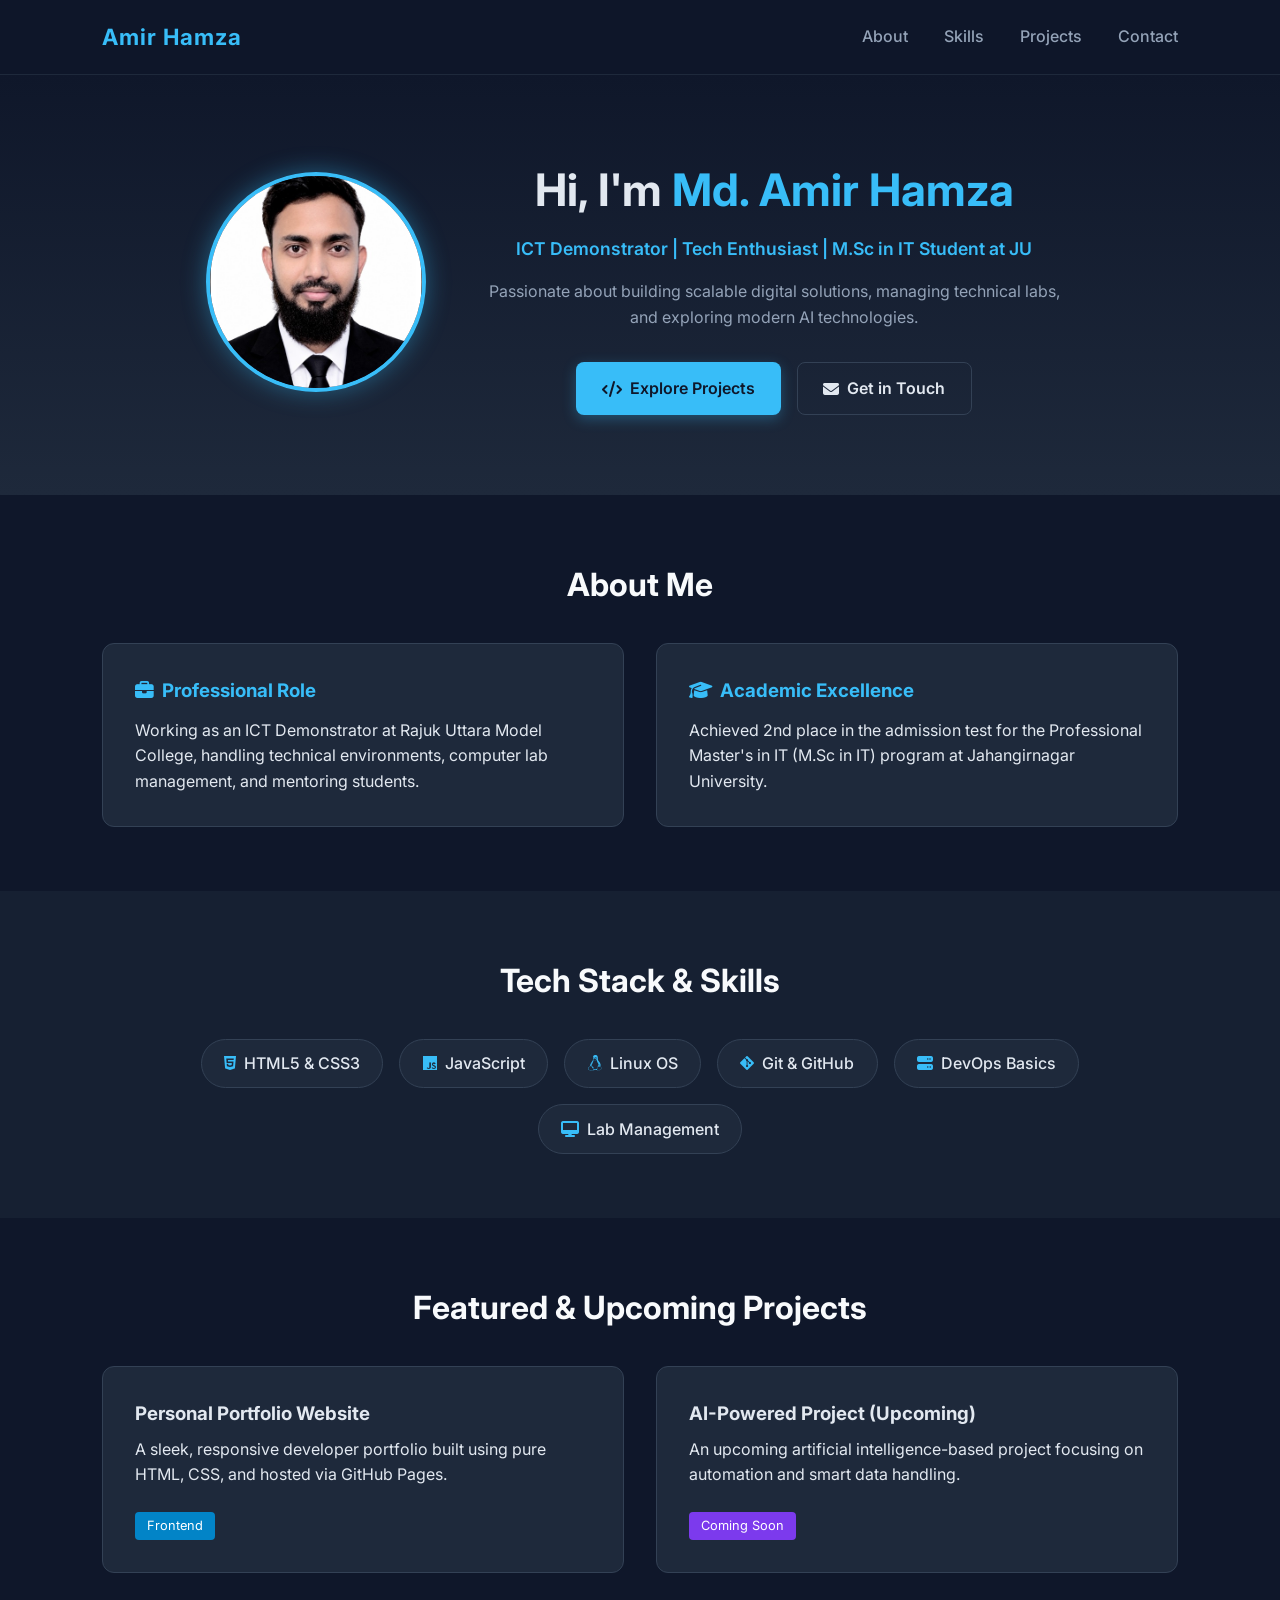
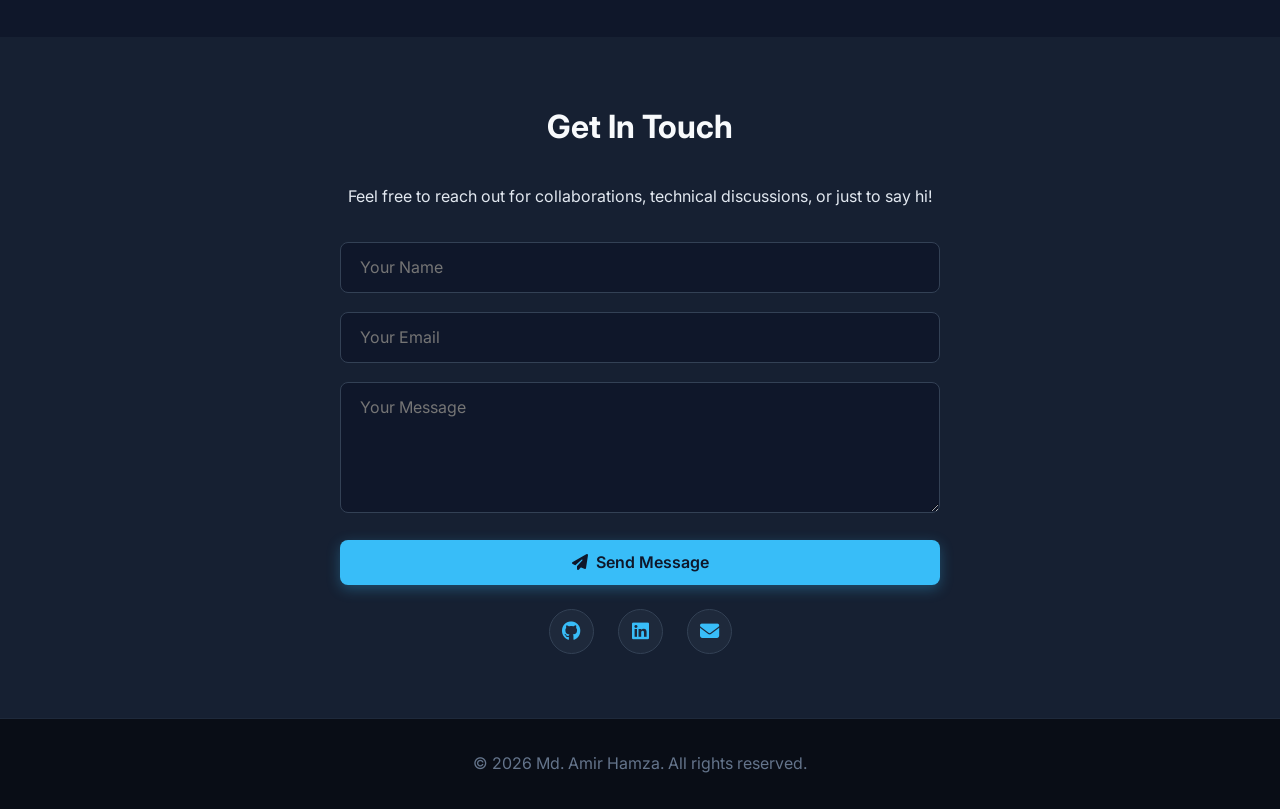
==== index.html @ 3de8ed1f "Added interactive contact form" ====
<!DOCTYPE html>
<html lang="en">
<head>
    <meta charset="UTF-8">
    <meta name="viewport" content="width=device-width, initial-scale=1.0">
    <title>Md. Amir Hamza | Portfolio</title>
    <!-- Google Fonts & Font Awesome Icons -->
    <link href="https://fonts.googleapis.com/css2?family=Inter:wght@300;400;600;700&display=swap" rel="stylesheet">
    <link rel="stylesheet" href="https://cdnjs.cloudflare.com/ajax/libs/font-awesome/6.4.0/css/all.min.css">
    <link rel="stylesheet" href="style.css">
</head>
<body>

    <!-- Header / Navbar -->
    <header>
        <div class="logo">Amir Hamza</div>
        <nav>
            <a href="#about">About</a>
            <a href="#skills">Skills</a>
            <a href="#projects">Projects</a>
            <a href="#contact">Contact</a>
        </nav>
    </header>

    <!-- Hero Section -->
    <section class="hero">
        <div class="hero-container">
            <!-- Profile Image -->
            <div class="hero-image">
                <img src="WhatsApp Image 2026-09-21 at 3.14.13 PM.jpeg" alt="Md. Amir Hamza">
            </div>
            
            <div class="hero-content">
                <h1>Hi, I'm <span class="highlight">Md. Amir Hamza</span></h1>
                <p class="subtitle">ICT Demonstrator | Tech Enthusiast | M.Sc in IT Student at JU</p>
                <p class="bio">Passionate about building scalable digital solutions, managing technical labs, and exploring modern AI technologies.</p>
                <div class="cta-buttons">
                    <a href="#projects" class="btn primary"><i class="fas fa-code"></i> Explore Projects</a>
                    <a href="#contact" class="btn secondary"><i class="fas fa-envelope"></i> Get in Touch</a>
                </div>
            </div>
        </div>
    </section>

    <!-- About & Experience Section -->
    <section id="about" class="section">
        <h2>About Me</h2>
        <div class="about-grid">
            <div class="card">
                <h3><i class="fas fa-briefcase"></i> Professional Role</h3>
                <p>Working as an ICT Demonstrator at Rajuk Uttara Model College, handling technical environments, computer lab management, and mentoring students.</p>
            </div>
            <div class="card">
                <h3><i class="fas fa-graduation-cap"></i> Academic Excellence</h3>
                <p>Achieved 2nd place in the admission test for the Professional Master's in IT (M.Sc in IT) program at Jahangirnagar University.</p>
            </div>
        </div>
    </section>

    <!-- Skills Section -->
    <section id="skills" class="section bg-light">
        <h2>Tech Stack & Skills</h2>
        <div class="skills-container">
            <span class="skill-badge"><i class="fab fa-html5"></i> HTML5 & CSS3</span>
            <span class="skill-badge"><i class="fab fa-js"></i> JavaScript</span>
            <span class="skill-badge"><i class="fab fa-linux"></i> Linux OS</span>
            <span class="skill-badge"><i class="fab fa-git-alt"></i> Git & GitHub</span>
            <span class="skill-badge"><i class="fas fa-server"></i> DevOps Basics</span>
            <span class="skill-badge"><i class="fas fa-desktop"></i> Lab Management</span>
        </div>
    </section>

    <!-- Projects Section -->
    <section id="projects" class="section">
        <h2>Featured & Upcoming Projects</h2>
        <div class="projects-grid">
            <div class="project-card">
                <h3>Personal Portfolio Website</h3>
                <p>A sleek, responsive developer portfolio built using pure HTML, CSS, and hosted via GitHub Pages.</p>
                <span class="tag">Frontend</span>
            </div>
            <div class="project-card upcoming">
                <h3>AI-Powered Project (Upcoming)</h3>
                <p>An upcoming artificial intelligence-based project focusing on automation and smart data handling.</p>
                <span class="tag ai">Coming Soon</span>
            </div>
        </div>
    </section>

    <!-- Contact Section -->
<section id="contact" class="section bg-light">
    <h2>Get In Touch</h2>
    <div class="contact-container">
        <p>Feel free to reach out for collaborations, technical discussions, or just to say hi!</p>
        
        <!-- Interactive Contact Form -->
        <form class="contact-form" action="https://formsubmit.co/amirgoback@gmail.com" method="POST">
            <div class="form-group">
                <input type="text" name="name" placeholder="Your Name" required>
            </div>
            <div class="form-group">
                <input type="email" name="email" placeholder="Your Email" required>
            </div>
            <div class="form-group">
                <textarea name="message" rows="5" placeholder="Your Message" required></textarea>
            </div>
            <button type="submit" class="btn primary submit-btn"><i class="fas fa-paper-plane"></i> Send Message</button>
        </form>

        <div class="social-links">
            <a href="https://github.com/amirgoback-hash" target="_blank" class="social-icon"><i class="fab fa-github"></i></a>
            <a href="#" target="_blank" class="social-icon"><i class="fab fa-linkedin"></i></a>
            <a href="mailto:your-email@example.com" class="social-icon"><i class="fas fa-envelope"></i></a>
        </div>
    </div>
</section>

    <!-- Footer -->
    <footer>
        <p>&copy; 2026 Md. Amir Hamza. All rights reserved.</p>
    </footer>

</body>
</html>
---- style.css ----
* {
    margin: 0;
    padding: 0;
    box-sizing: border-box;
    font-family: 'Inter', sans-serif;
}

body {
    background-color: #0f172a;
    color: #e2e8f0;
    line-height: 1.6;
}

/* Navbar */
header {
    display: flex;
    justify-content: space-between;
    align-items: center;
    padding: 1.5rem 5%;
    background: rgba(15, 23, 42, 0.9);
    position: sticky;
    top: 0;
    backdrop-filter: blur(10px);
    border-bottom: 1px solid #1e293b;
    z-index: 1000;
}

.logo {
    font-size: 1.25rem;
    font-weight: 700;
    color: #38bdf8;
}

nav a {
    color: #94a3b8;
    text-decoration: none;
    margin-left: 2rem;
    font-weight: 500;
    transition: color 0.3s;
}

nav a:hover {
    color: #38bdf8;
}

/* Hero Section */
.hero {
    display: flex;
    align-items: center;
    justify-content: center;
    text-align: center;
    padding: 6rem 1rem;
    background: linear-gradient(to bottom, #0f172a, #1e293b);
}

.hero h1 {
    font-size: 3rem;
    margin-bottom: 0.5rem;
}

.highlight {
    color: #38bdf8;
}

.subtitle {
    font-size: 1.2rem;
    color: #381df8;
    color: #38bdf8;
    margin-bottom: 1rem;
    font-weight: 600;
}

.bio {
    max-width: 600px;
    margin: 0 auto 2rem auto;
    color: #94a3b8;
}

/* Buttons */
.cta-buttons {
    display: flex;
    justify-content: center;
    gap: 1rem;
}

.btn {
    padding: 0.75rem 1.5rem;
    border-radius: 6px;
    font-weight: 600;
    text-decoration: none;
    transition: all 0.3s;
}

.btn.primary {
    background-color: #38bdf8;
    color: #0f172a;
}

.btn.primary:hover {
    background-color: #0ea5e9;
}

.btn.secondary {
    border: 1px solid #334155;
    color: #e2e8f0;
}

.btn.secondary:hover {
    border-color: #38bdf8;
}

/* Sections */
.section {
    padding: 5rem 10%;
}

.section h2 {
    font-size: 2rem;
    margin-bottom: 2.5rem;
    text-align: center;
    color: #f8fafc;
}

/* About Grid */
.about-grid {
    display: grid;
    grid-template-columns: repeat(auto-fit, minmax(280px, 1fr));
    gap: 2rem;
}

.card {
    background: #1e293b;
    padding: 2rem;
    border-radius: 10px;
    border: 1px solid #334155;
}

.card h3 {
    color: #38bdf8;
    margin-bottom: 0.75rem;
}

/* Skills */
.skills-container {
    display: flex;
    flex-wrap: wrap;
    justify-content: center;
    gap: 1rem;
}

.skill-badge {
    background: #1e293b;
    color: #38bdf8;
    padding: 0.6rem 1.2rem;
    border-radius: 50px;
    font-weight: 500;
    border: 1px solid #334155;
}

/* Projects */
.projects-grid {
    display: grid;
    grid-template-columns: repeat(auto-fit, minmax(280px, 1fr));
    gap: 2rem;
}

.project-card {
    background: #1e293b;
    padding: 2rem;
    border-radius: 10px;
    border: 1px solid #334155;
    position: relative;
}

.project-card h3 {
    margin-bottom: 0.5rem;
}

.tag {
    display: inline-block;
    margin-top: 1.5rem;
    font-size: 0.8rem;
    padding: 0.25rem 0.75rem;
    border-radius: 4px;
    background: #0284c7;
    color: white;
}

.tag.ai {
    background: #7c3aed;
}

/* Footer */
footer {
    text-align: center;
    padding: 2rem;
    background: #090d16;
    color: #64748b;
    border-top: 1px solid #1e293b;
}
* {
    margin: 0;
    padding: 0;
    box-sizing: border-box;
    font-family: 'Inter', sans-serif;
}

html {
    scroll-behavior: smooth; /* Dynamic Smooth Scroll */
}

body {
    background-color: #0f172a;
    color: #e2e8f0;
    line-height: 1.6;
}

/* Navbar */
header {
    display: flex;
    justify-content: space-between;
    align-items: center;
    padding: 1.2rem 8%;
    background: rgba(15, 23, 42, 0.9);
    position: sticky;
    top: 0;
    backdrop-filter: blur(10px);
    border-bottom: 1px solid #1e293b;
    z-index: 1000;
}

.logo {
    font-size: 1.4rem;
    font-weight: 700;
    color: #38bdf8;
    letter-spacing: 1px;
}

nav a {
    color: #94a3b8;
    text-decoration: none;
    margin-left: 2rem;
    font-weight: 500;
    transition: all 0.3s ease;
}

nav a:hover {
    color: #38bdf8;
}

/* Hero Section */
.hero {
    padding: 5rem 8%;
    background: linear-gradient(to bottom, #0f172a, #1e293b);
}

.hero-container {
    display: flex;
    align-items: center;
    justify-content: center;
    gap: 3rem;
    max-width: 1100px;
    margin: 0 auto;
    flex-wrap: wrap;
}

/* Dynamic Glowing Profile Image */
.hero-image img {
    width: 220px;
    height: 220px;
    border-radius: 50%;
    object-fit: cover;
    border: 4px solid #38bdf8;
    box-shadow: 0 0 25px rgba(56, 189, 248, 0.4);
    transition: transform 0.4s ease, box-shadow 0.4s ease;
}

.hero-image img:hover {
    transform: scale(1.05);
    box-shadow: 0 0 35px rgba(56, 189, 248, 0.7);
}

.hero-content {
    max-width: 600px;
}

.hero h1 {
    font-size: 2.8rem;
    margin-bottom: 0.5rem;
}

.highlight {
    color: #38bdf8;
}

.subtitle {
    font-size: 1.1rem;
    color: #38bdf8;
    margin-bottom: 1rem;
    font-weight: 600;
}

.bio {
    color: #94a3b8;
    margin-bottom: 2rem;
}

/* Dynamic Buttons */
.cta-buttons {
    display: flex;
    gap: 1rem;
}

.btn {
    padding: 0.8rem 1.6rem;
    border-radius: 8px;
    font-weight: 600;
    text-decoration: none;
    transition: all 0.3s ease;
    display: inline-flex;
    align-items: center;
    gap: 0.5rem;
}

.btn.primary {
    background-color: #38bdf8;
    color: #0f172a;
    box-shadow: 0 4px 14px rgba(56, 189, 248, 0.3);
}

.btn.primary:hover {
    background-color: #0ea5e9;
    transform: translateY(-3px);
    box-shadow: 0 6px 20px rgba(56, 189, 248, 0.5);
}

.btn.secondary {
    border: 1px solid #334155;
    color: #e2e8f0;
}

.btn.secondary:hover {
    border-color: #38bdf8;
    color: #38bdf8;
    transform: translateY(-3px);
}

/* Sections */
.section {
    padding: 4rem 8%;
}

.bg-light {
    background-color: #162032;
}

.section h2 {
    font-size: 2rem;
    margin-bottom: 2rem;
    text-align: center;
    color: #f8fafc;
}

/* About Grid */
.about-grid {
    display: grid;
    grid-template-columns: repeat(auto-fit, minmax(280px, 1fr));
    gap: 2rem;
}

.card {
    background: #1e293b;
    padding: 2rem;
    border-radius: 12px;
    border: 1px solid #334155;
    transition: transform 0.3s ease, border-color 0.3s ease;
}

.card:hover {
    transform: translateY(-5px);
    border-color: #38bdf8;
}

.card h3 {
    color: #38bdf8;
    margin-bottom: 0.75rem;
    display: flex;
    align-items: center;
    gap: 0.5rem;
}

/* Skills Badges */
.skills-container {
    display: flex;
    flex-wrap: wrap;
    justify-content: center;
    gap: 1rem;
}

.skill-badge {
    background: #1e293b;
    color: #e2e8f0;
    padding: 0.7rem 1.4rem;
    border-radius: 50px;
    font-weight: 500;
    border: 1px solid #334155;
    display: flex;
    align-items: center;
    gap: 0.5rem;
    transition: all 0.3s ease;
}

.skill-badge i {
    color: #38bdf8;
}

.skill-badge:hover {
    border-color: #38bdf8;
    transform: scale(1.05);
}

/* Projects */
.projects-grid {
    display: grid;
    grid-template-columns: repeat(auto-fit, minmax(280px, 1fr));
    gap: 2rem;
}

.project-card {
    background: #1e293b;
    padding: 2rem;
    border-radius: 12px;
    border: 1px solid #334155;
    transition: transform 0.3s ease;
}

.project-card:hover {
    transform: translateY(-5px);
}

.tag {
    display: inline-block;
    margin-top: 1.5rem;
    font-size: 0.8rem;
    padding: 0.25rem 0.75rem;
    border-radius: 4px;
    background: #0284c7;
    color: white;
}

.tag.ai {
    background: #7c3aed;
}

/* Contact Section */
.contact-container {
    text-align: center;
}

.social-links {
    display: flex;
    justify-content: center;
    gap: 1.5rem;
    margin-top: 1.5rem;
}

.social-icon {
    width: 45px;
    height: 45px;
    background: #1e293b;
    color: #38bdf8;
    border: 1px solid #334155;
    border-radius: 50%;
    display: flex;
    align-items: center;
    justify-content: center;
    font-size: 1.2rem;
    text-decoration: none;
    transition: all 0.3s ease;
}

.social-icon:hover {
    background: #38bdf8;
    color: #0f172a;
    transform: translateY(-4px);
}

/* Footer */
footer {
    text-align: center;
    padding: 2rem;
    background: #090d16;
    color: #64748b;
    border-top: 1px solid #1e293b;
}
.hero-image img {
    width: 220px;
    height: 220px;
    border-radius: 50%;
    object-fit: cover;
    border: 4px solid #38bdf8;
    box-shadow: 0 0 25px rgba(56, 189, 248, 0.4);
    transition: transform 0.4s ease, box-shadow 0.4s ease;
}
/* Contact Form Styling */
.contact-container {
    max-width: 600px;
    margin: 0 auto;
    text-align: center;
}

.contact-form {
    margin-top: 2rem;
    display: flex;
    flex-direction: column;
    gap: 1.2rem;
}

.form-group input,
.form-group textarea {
    width: 100%;
    padding: 0.9rem 1.2rem;
    background: #0f172a;
    border: 1px solid #334155;
    border-radius: 8px;
    color: #e2e8f0;
    font-size: 1rem;
    outline: none;
    transition: all 0.3s ease;
}

.form-group input:focus,
.form-group textarea:focus {
    border-color: #38bdf8;
    box-shadow: 0 0 10px rgba(56, 189, 248, 0.2);
}

.submit-btn {
    width: 100%;
    justify-content: center;
    cursor: pointer;
    border: none;
    font-size: 1rem;
}
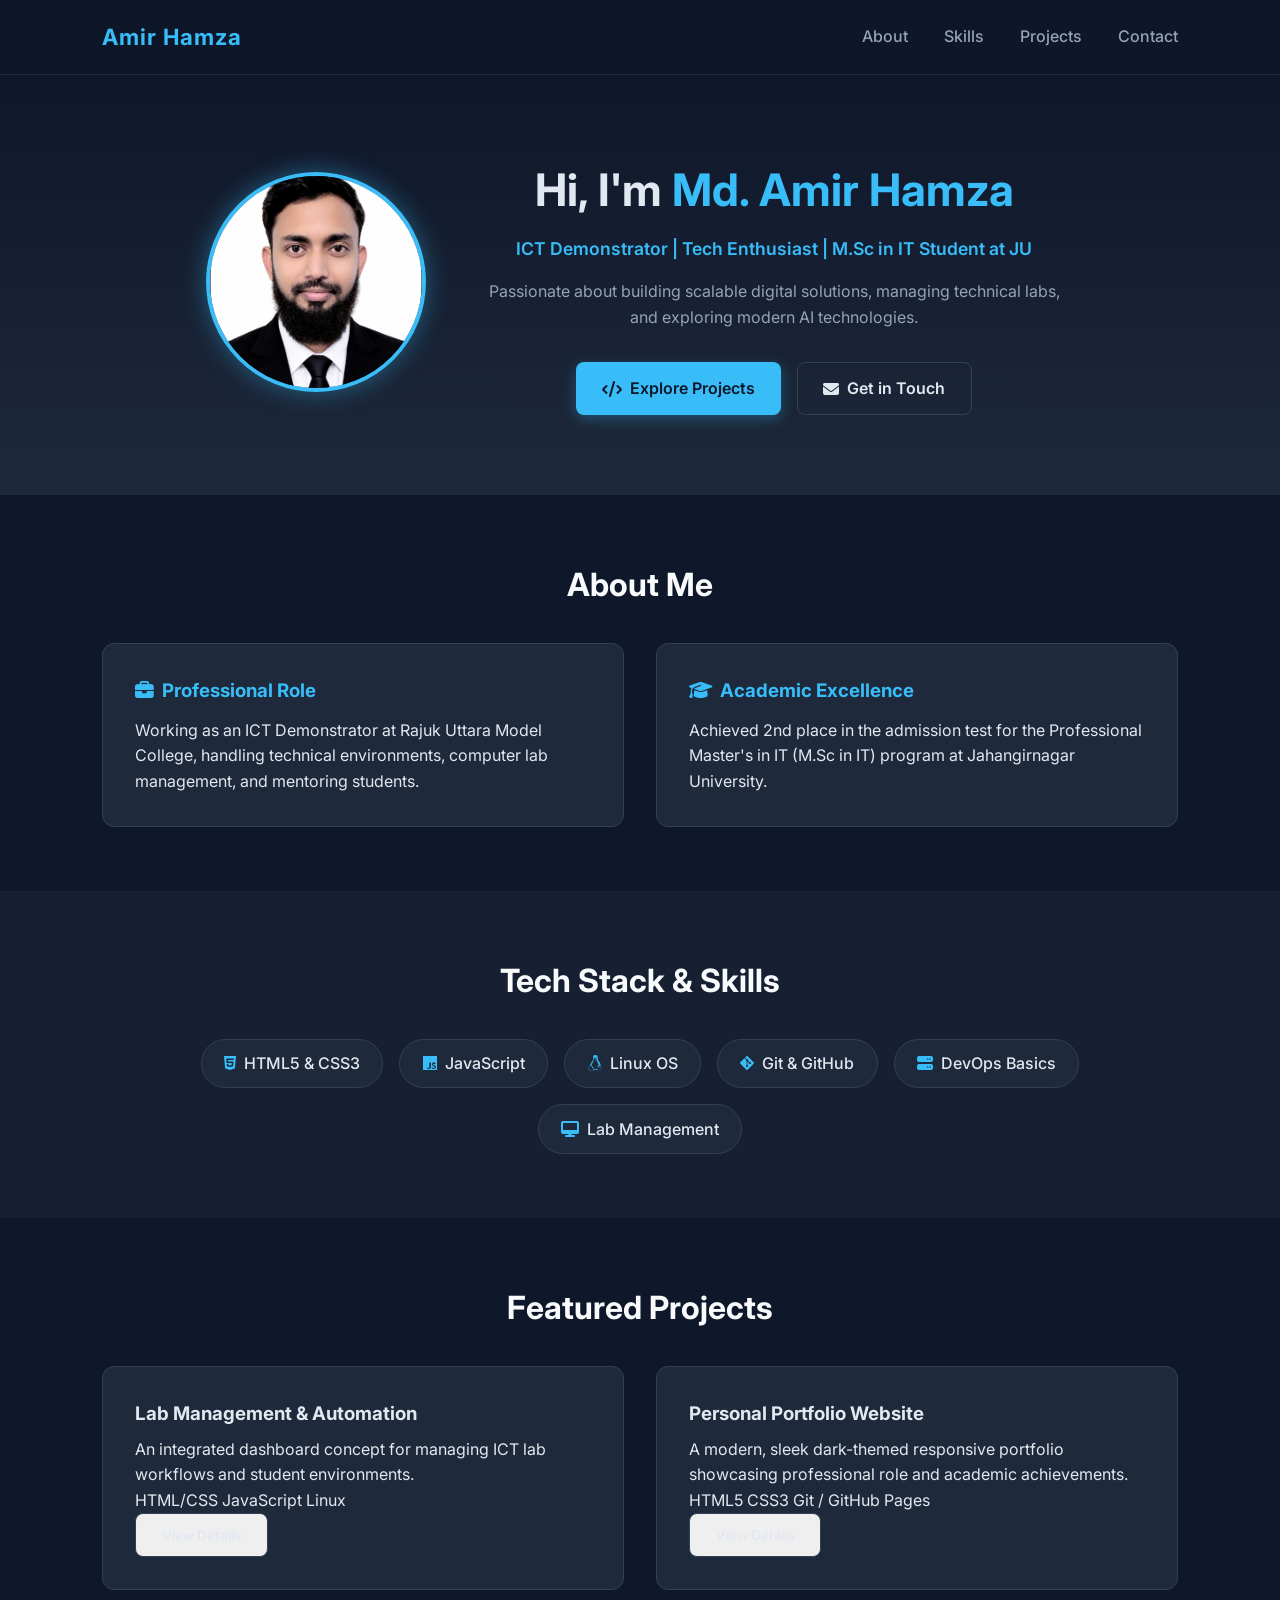
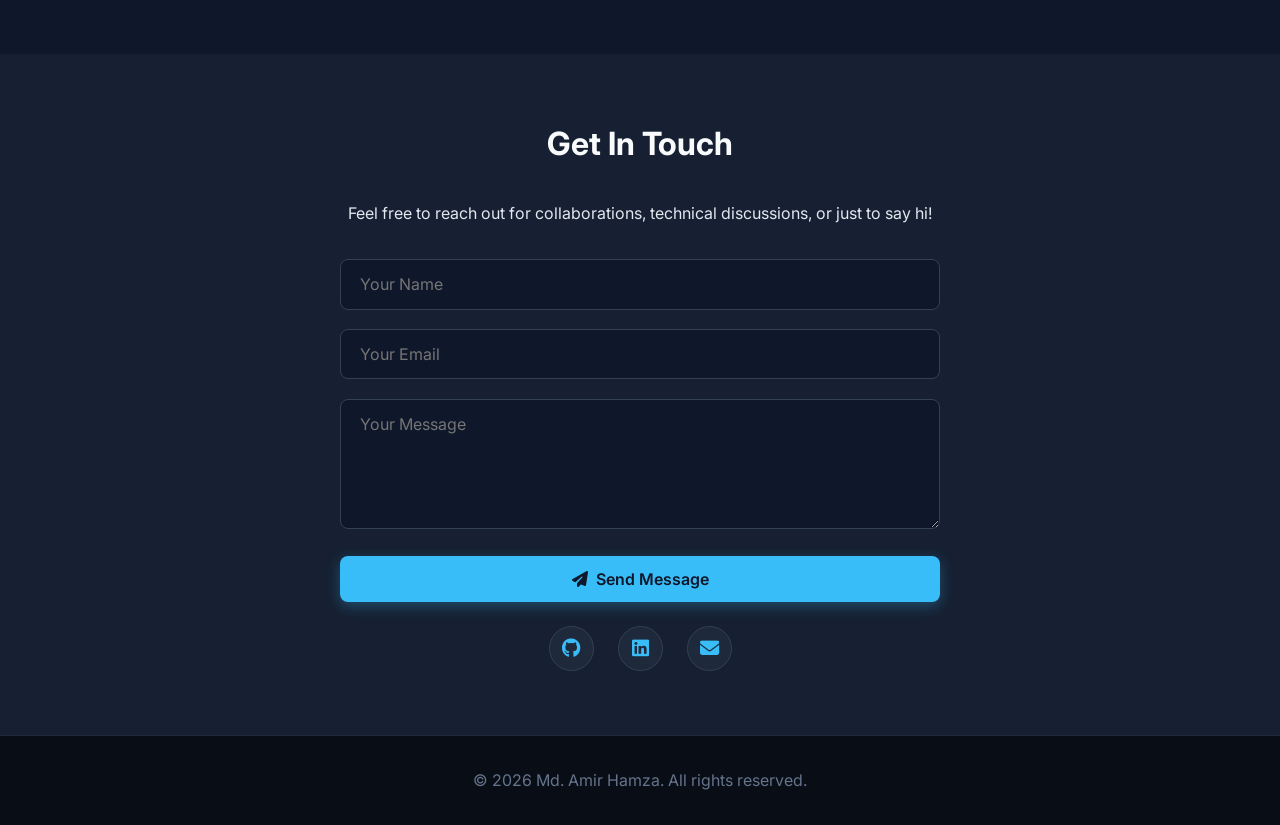
==== commit e8ec0182: "Added interactive project modals" ====
--- a/index.html
+++ b/index.html
@@ -70,7 +70,7 @@
         </div>
     </section>
 
-    <!-- Projects Section -->
+    <!-- Projects Section
     <section id="projects" class="section">
         <h2>Featured & Upcoming Projects</h2>
         <div class="projects-grid">
@@ -85,7 +85,55 @@
                 <span class="tag ai">Coming Soon</span>
             </div>
         </div>
-    </section>
+    </section> -->
+    <!-- Projects Section -->
+<section id="projects" class="section">
+    <h2>Featured Projects</h2>
+    <div class="projects-grid">
+
+        <!-- Project Card 1 -->
+        <div class="project-card" onclick="openModal('project1')">
+            <div class="project-info">
+                <h3>Lab Management & Automation</h3>
+                <p>An integrated dashboard concept for managing ICT lab workflows and student environments.</p>
+                <div class="tech-tags">
+                    <span>HTML/CSS</span>
+                    <span>JavaScript</span>
+                    <span>Linux</span>
+                </div>
+                <button class="btn secondary view-btn">View Details</button>
+            </div>
+        </div>
+
+        <!-- Project Card 2 -->
+        <div class="project-card" onclick="openModal('project2')">
+            <div class="project-info">
+                <h3>Personal Portfolio Website</h3>
+                <p>A modern, sleek dark-themed responsive portfolio showcasing professional role and academic achievements.</p>
+                <div class="tech-tags">
+                    <span>HTML5</span>
+                    <span>CSS3</span>
+                    <span>Git / GitHub Pages</span>
+                </div>
+                <button class="btn secondary view-btn">View Details</button>
+            </div>
+        </div>
+
+    </div>
+</section>
+
+<!-- Modal Template -->
+<div id="projectModal" class="modal">
+    <div class="modal-content">
+        <span class="close-btn" onclick="closeModal()">&times;</span>
+        <h3 id="modalTitle">Project Title</h3>
+        <p id="modalDescription">Project details will appear here...</p>
+        <div id="modalTech" class="tech-tags"></div>
+        <div class="modal-actions">
+            <a id="modalGithub" href="#" target="_blank" class="btn primary"><i class="fab fa-github"></i> View Code</a>
+        </div>
+    </div>
+</div>
 
     <!-- Contact Section -->
 <section id="contact" class="section bg-light">
--- a/style.css
+++ b/style.css
@@ -541,4 +541,48 @@
     cursor: pointer;
     border: none;
     font-size: 1rem;
+}
+/* Modal Background */
+.modal {
+    display: none;
+    position: fixed;
+    z-index: 1000;
+    left: 0;
+    top: 0;
+    width: 100%;
+    height: 100%;
+    background-color: rgba(15, 23, 42, 0.85);
+    backdrop-filter: blur(5px);
+    justify-content: center;
+    align-items: center;
+}
+
+/* Modal Content Box */
+.modal-content {
+    background: #1e293b;
+    border: 1px solid #334155;
+    padding: 2rem;
+    border-radius: 12px;
+    width: 90%;
+    max-width: 500px;
+    position: relative;
+    box-shadow: 0 10px 30px rgba(0, 0, 0, 0.5);
+    color: #e2e8f0;
+}
+
+.close-btn {
+    position: absolute;
+    right: 1.5rem;
+    top: 1rem;
+    font-size: 1.8rem;
+    color: #94a3b8;
+    cursor: pointer;
+}
+
+.close-btn:hover {
+    color: #38bdf8;
+}
+
+.modal-actions {
+    margin-top: 1.5rem;
 }
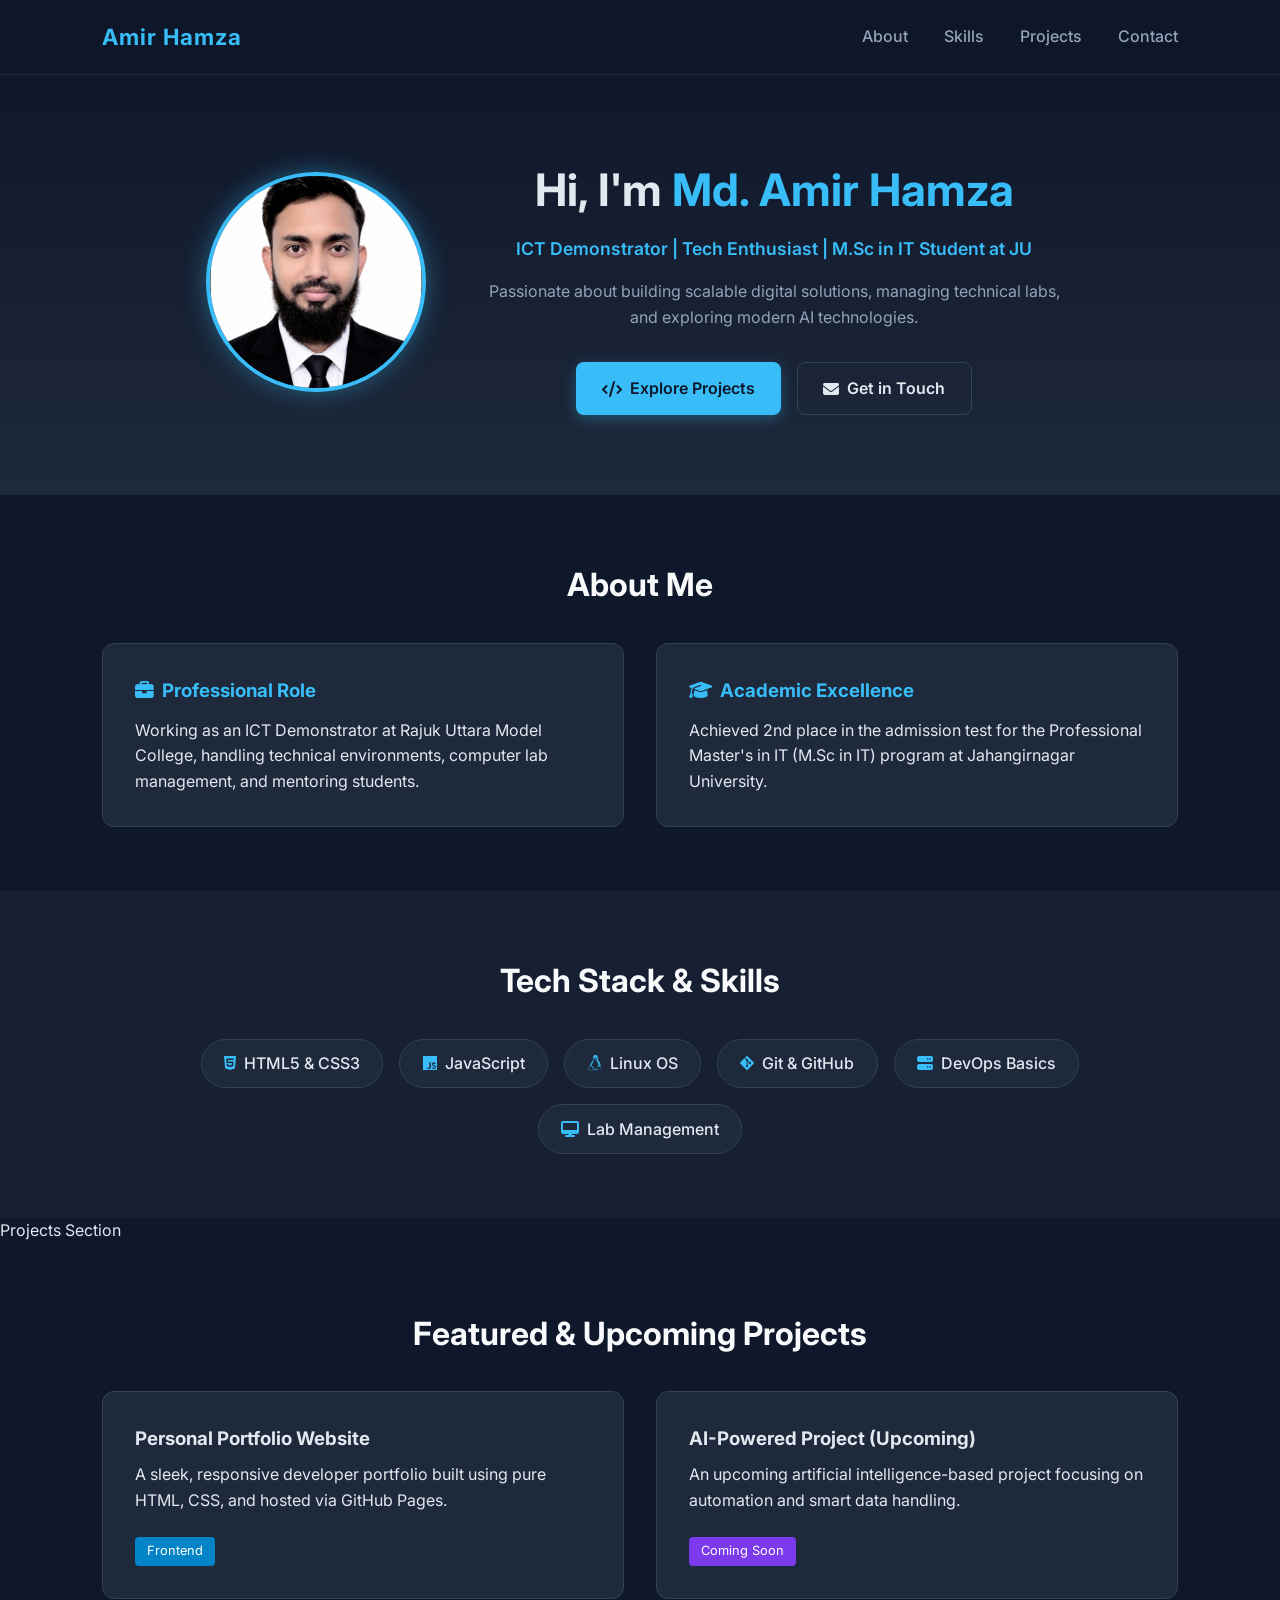
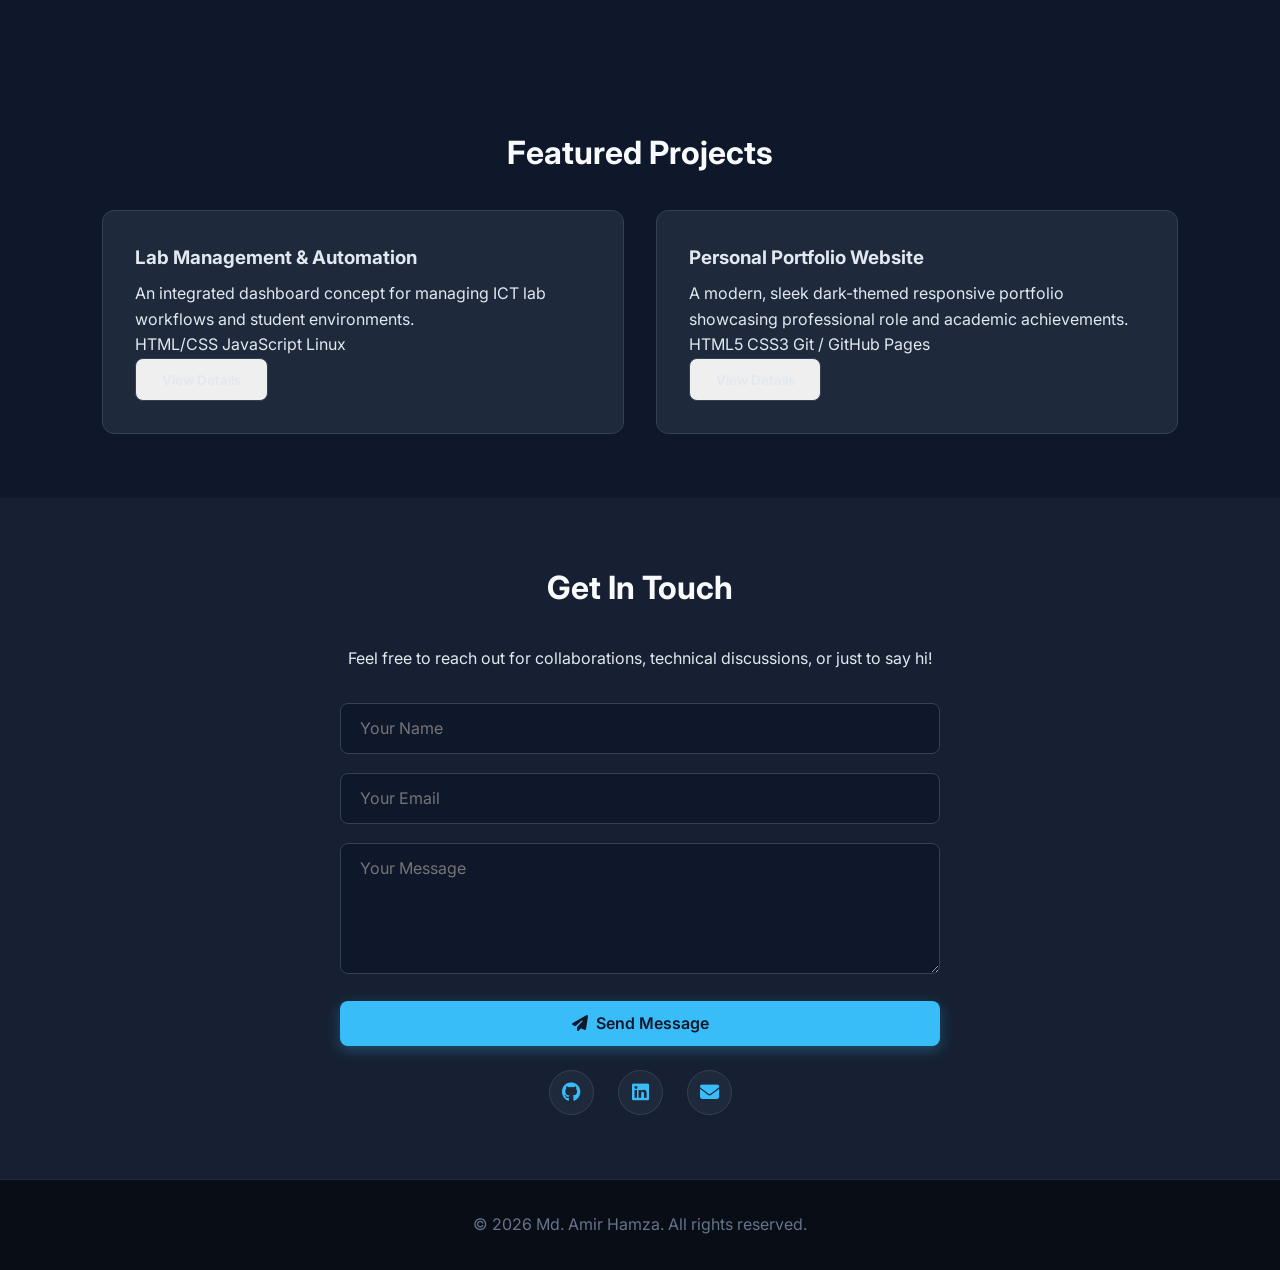
==== commit 8978d0b7: "Added interactive project modals" ====
--- a/index.html
+++ b/index.html
@@ -70,7 +70,7 @@
         </div>
     </section>
 
-    <!-- Projects Section
+    Projects Section
     <section id="projects" class="section">
         <h2>Featured & Upcoming Projects</h2>
         <div class="projects-grid">
@@ -85,7 +85,7 @@
                 <span class="tag ai">Coming Soon</span>
             </div>
         </div>
-    </section> -->
+    </section>
     <!-- Projects Section -->
 <section id="projects" class="section">
     <h2>Featured Projects</h2>
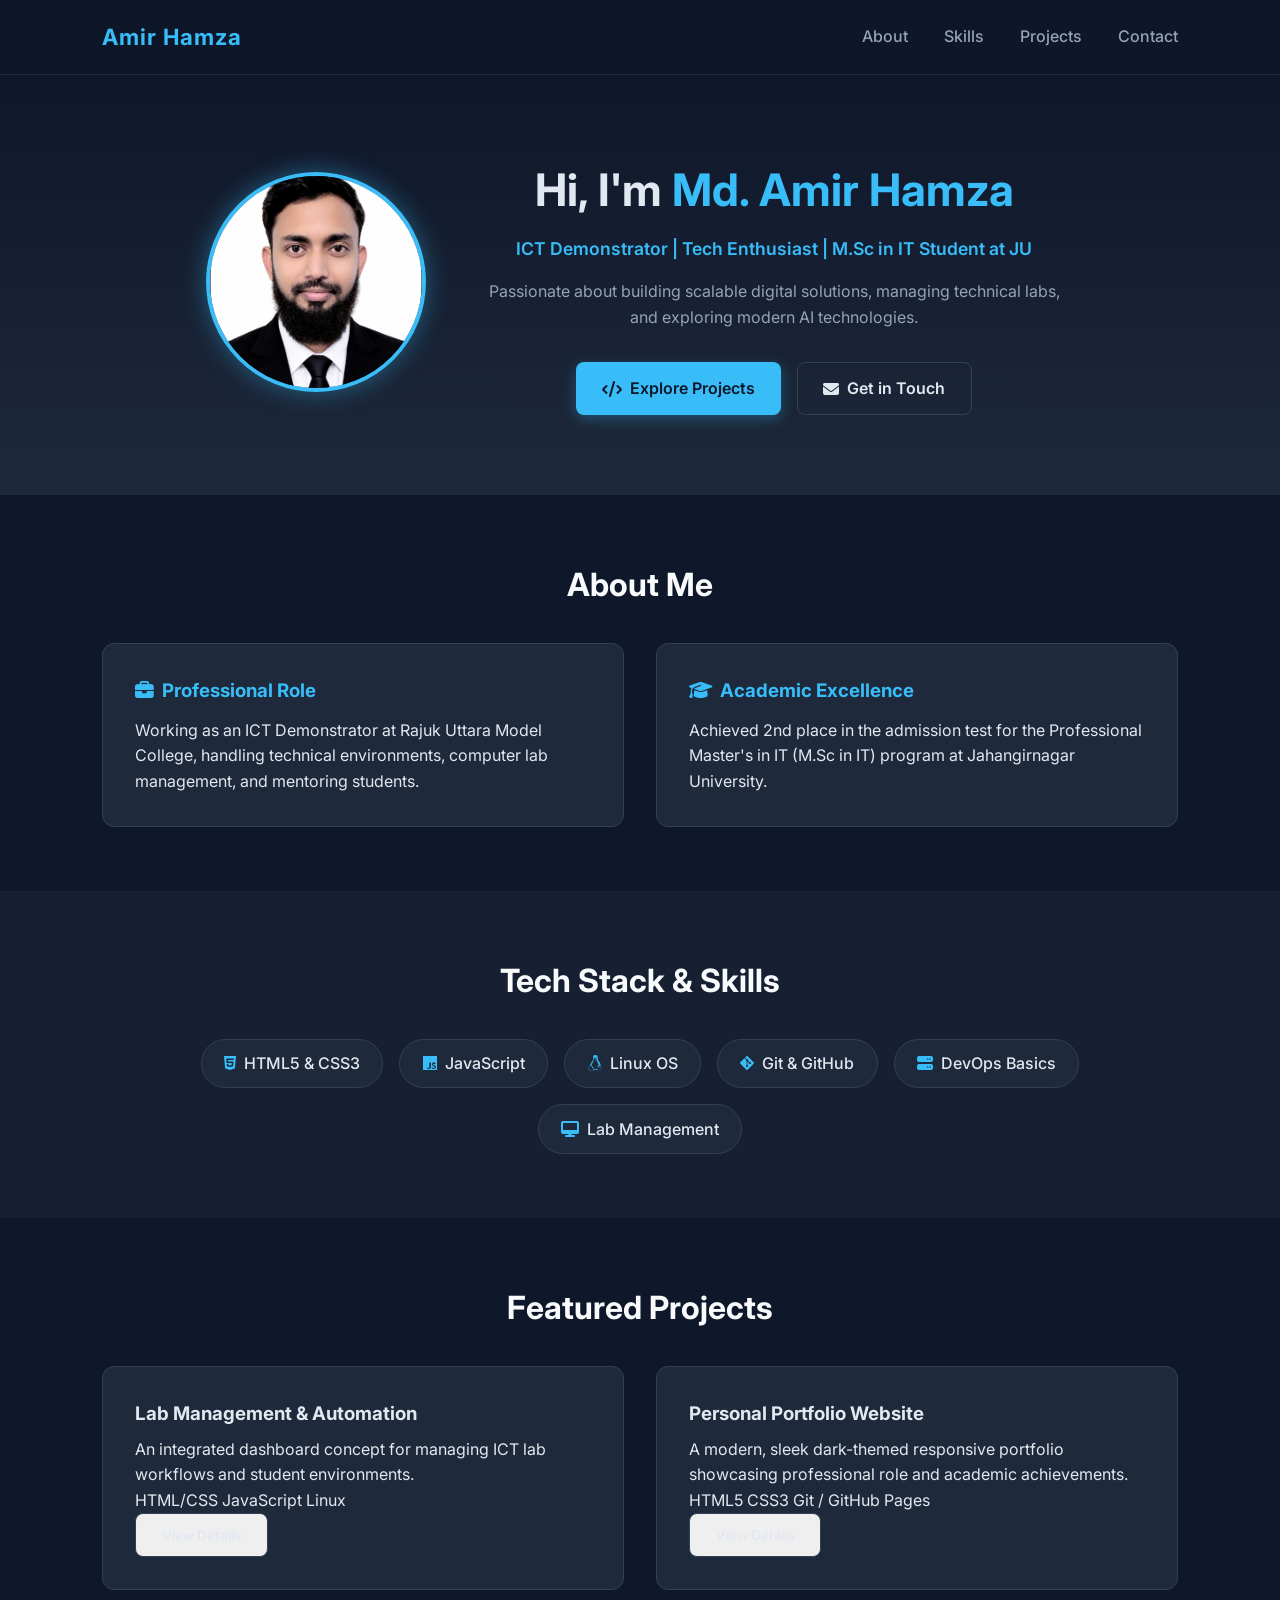
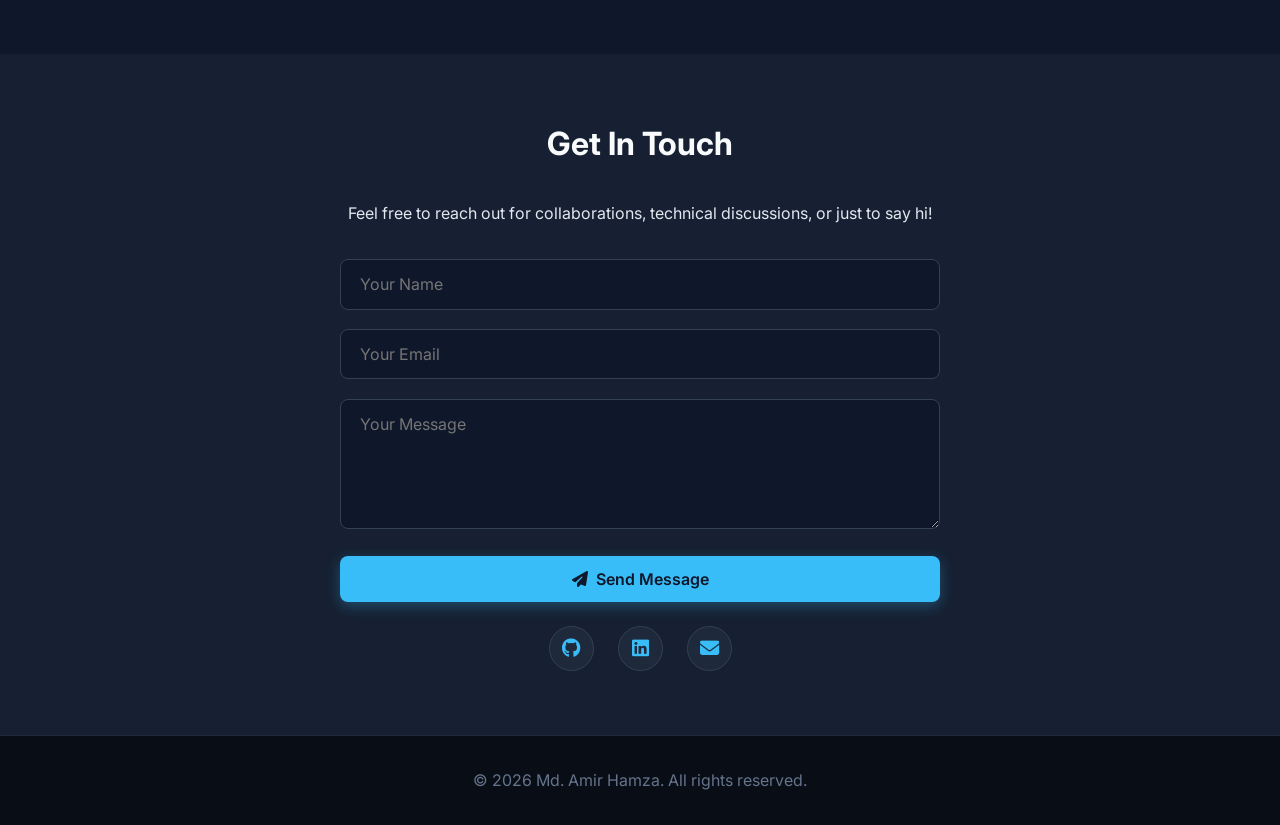
==== commit 7bd32f7f: "Added interactive project modals" ====
--- a/index.html
+++ b/index.html
@@ -70,7 +70,7 @@
         </div>
     </section>
 
-    Projects Section
+    <!-- Projects Section
     <section id="projects" class="section">
         <h2>Featured & Upcoming Projects</h2>
         <div class="projects-grid">
@@ -85,7 +85,7 @@
                 <span class="tag ai">Coming Soon</span>
             </div>
         </div>
-    </section>
+    </section> -->
     <!-- Projects Section -->
 <section id="projects" class="section">
     <h2>Featured Projects</h2>
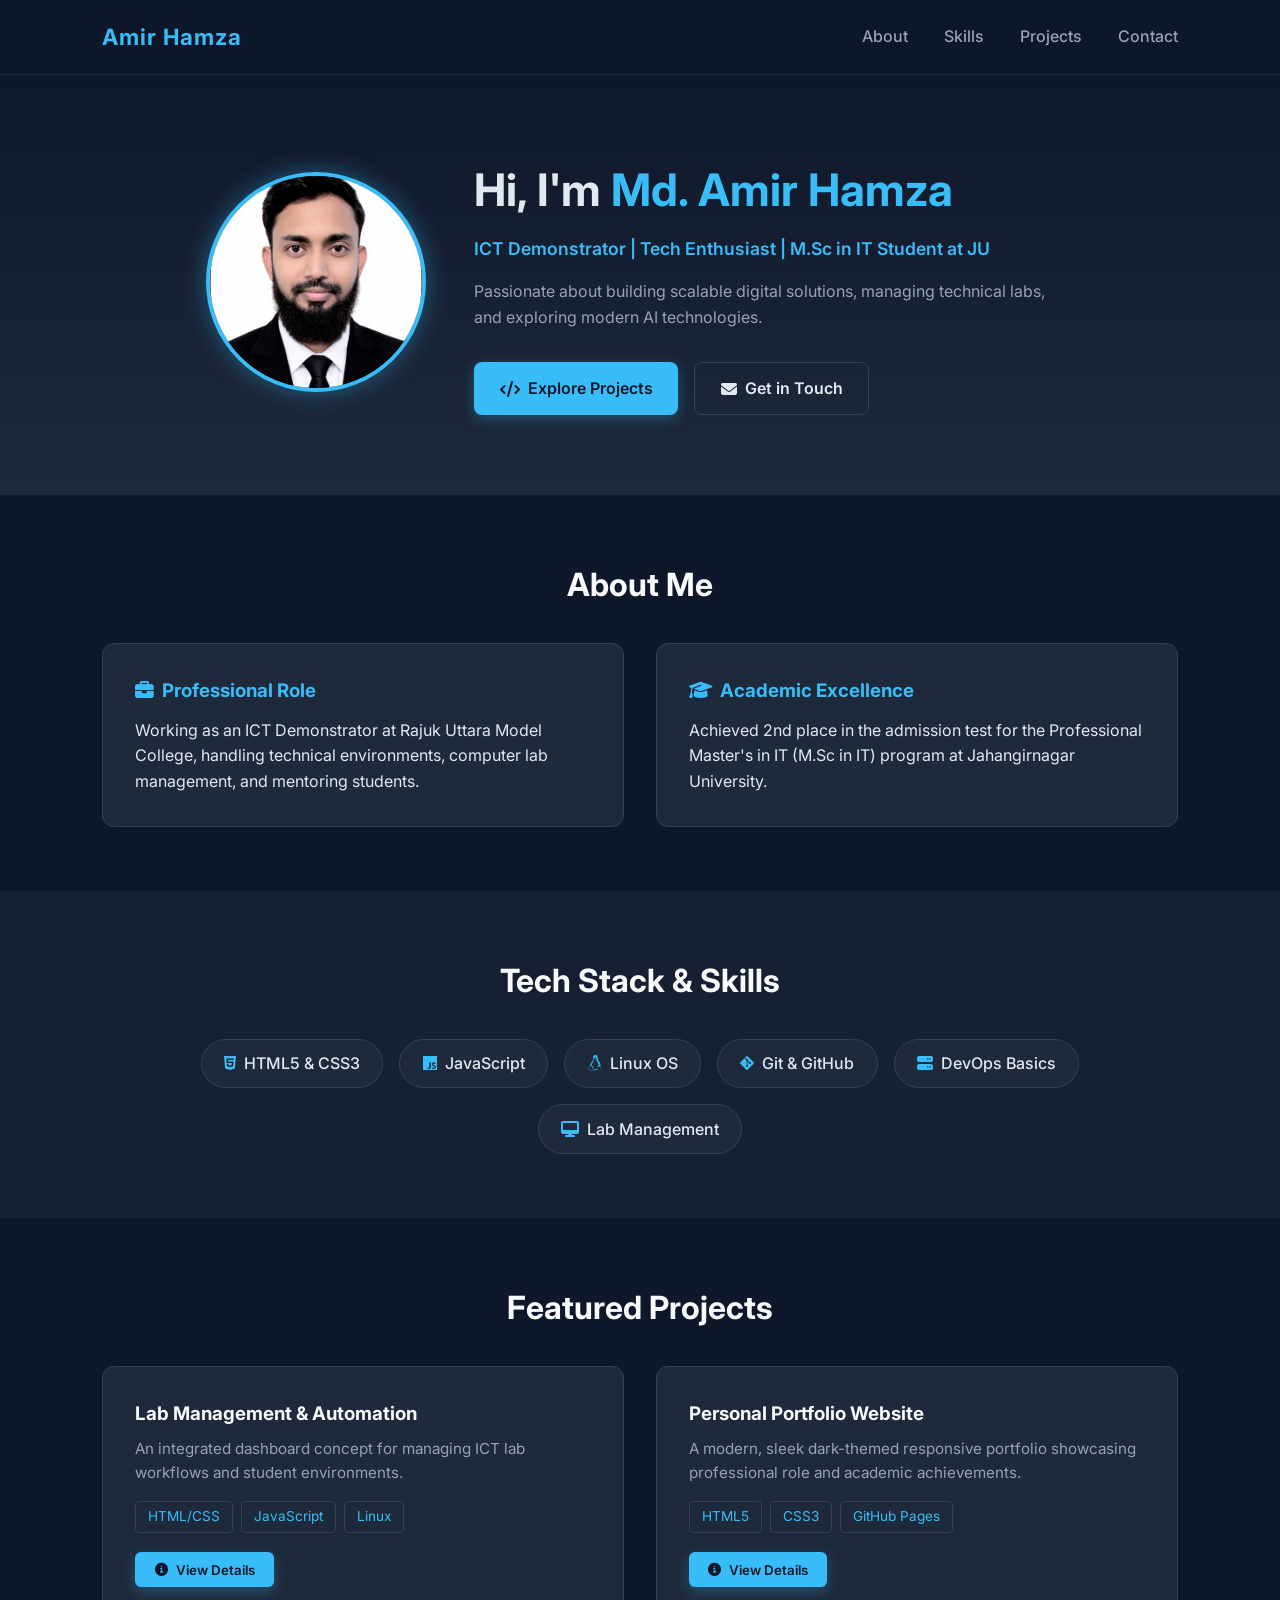
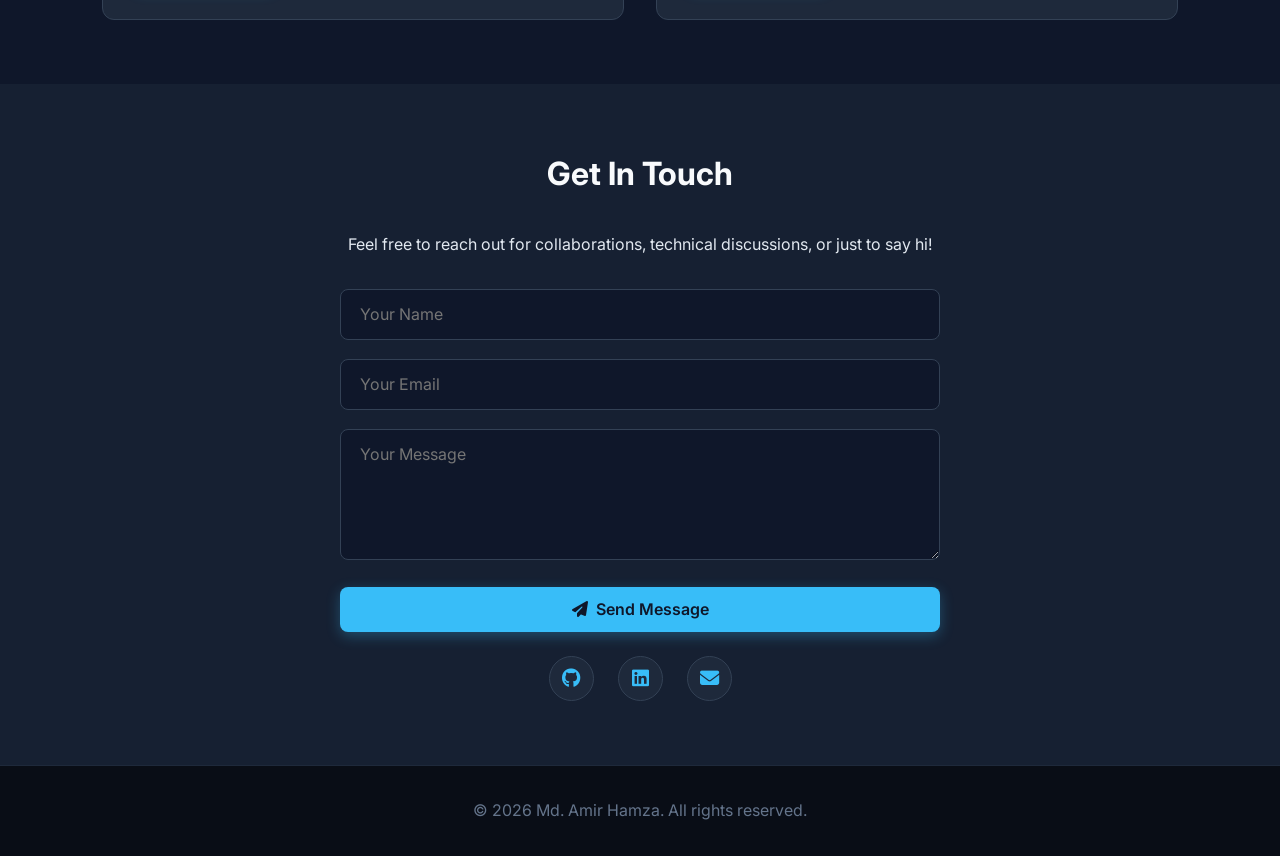
==== commit 051e66b5: "Updated and cleaned up style.css" ====
--- a/index.html
+++ b/index.html
@@ -70,29 +70,13 @@
         </div>
     </section>
 
-    <!-- Projects Section
-    <section id="projects" class="section">
-        <h2>Featured & Upcoming Projects</h2>
-        <div class="projects-grid">
-            <div class="project-card">
-                <h3>Personal Portfolio Website</h3>
-                <p>A sleek, responsive developer portfolio built using pure HTML, CSS, and hosted via GitHub Pages.</p>
-                <span class="tag">Frontend</span>
-            </div>
-            <div class="project-card upcoming">
-                <h3>AI-Powered Project (Upcoming)</h3>
-                <p>An upcoming artificial intelligence-based project focusing on automation and smart data handling.</p>
-                <span class="tag ai">Coming Soon</span>
-            </div>
-        </div>
-    </section> -->
-    <!-- Projects Section -->
+<!-- Projects Section -->
 <section id="projects" class="section">
     <h2>Featured Projects</h2>
     <div class="projects-grid">
 
         <!-- Project Card 1 -->
-        <div class="project-card" onclick="openModal('project1')">
+        <div class="project-card">
             <div class="project-info">
                 <h3>Lab Management & Automation</h3>
                 <p>An integrated dashboard concept for managing ICT lab workflows and student environments.</p>
@@ -101,21 +85,21 @@
                     <span>JavaScript</span>
                     <span>Linux</span>
                 </div>
-                <button class="btn secondary view-btn">View Details</button>
+                <button class="btn primary view-btn" onclick="openModal('project1')"><i class="fas fa-info-circle"></i> View Details</button>
             </div>
         </div>
 
         <!-- Project Card 2 -->
-        <div class="project-card" onclick="openModal('project2')">
+        <div class="project-card">
             <div class="project-info">
                 <h3>Personal Portfolio Website</h3>
                 <p>A modern, sleek dark-themed responsive portfolio showcasing professional role and academic achievements.</p>
                 <div class="tech-tags">
                     <span>HTML5</span>
                     <span>CSS3</span>
-                    <span>Git / GitHub Pages</span>
+                    <span>GitHub Pages</span>
                 </div>
-                <button class="btn secondary view-btn">View Details</button>
+                <button class="btn primary view-btn" onclick="openModal('project2')"><i class="fas fa-info-circle"></i> View Details</button>
             </div>
         </div>
 
@@ -133,7 +117,8 @@
             <a id="modalGithub" href="#" target="_blank" class="btn primary"><i class="fab fa-github"></i> View Code</a>
         </div>
     </div>
-</div>
+</div>    
+
 
     <!-- Contact Section -->
 <section id="contact" class="section bg-light">
--- a/style.css
+++ b/style.css
@@ -1,3 +1,4 @@
+/* --- Global Reset & Base Styles --- */
 * {
     margin: 0;
     padding: 0;
@@ -5,217 +6,17 @@
     font-family: 'Inter', sans-serif;
 }
 
+html {
+    scroll-behavior: smooth;
+}
+
 body {
     background-color: #0f172a;
     color: #e2e8f0;
     line-height: 1.6;
 }
 
-/* Navbar */
-header {
-    display: flex;
-    justify-content: space-between;
-    align-items: center;
-    padding: 1.5rem 5%;
-    background: rgba(15, 23, 42, 0.9);
-    position: sticky;
-    top: 0;
-    backdrop-filter: blur(10px);
-    border-bottom: 1px solid #1e293b;
-    z-index: 1000;
-}
-
-.logo {
-    font-size: 1.25rem;
-    font-weight: 700;
-    color: #38bdf8;
-}
-
-nav a {
-    color: #94a3b8;
-    text-decoration: none;
-    margin-left: 2rem;
-    font-weight: 500;
-    transition: color 0.3s;
-}
-
-nav a:hover {
-    color: #38bdf8;
-}
-
-/* Hero Section */
-.hero {
-    display: flex;
-    align-items: center;
-    justify-content: center;
-    text-align: center;
-    padding: 6rem 1rem;
-    background: linear-gradient(to bottom, #0f172a, #1e293b);
-}
-
-.hero h1 {
-    font-size: 3rem;
-    margin-bottom: 0.5rem;
-}
-
-.highlight {
-    color: #38bdf8;
-}
-
-.subtitle {
-    font-size: 1.2rem;
-    color: #381df8;
-    color: #38bdf8;
-    margin-bottom: 1rem;
-    font-weight: 600;
-}
-
-.bio {
-    max-width: 600px;
-    margin: 0 auto 2rem auto;
-    color: #94a3b8;
-}
-
-/* Buttons */
-.cta-buttons {
-    display: flex;
-    justify-content: center;
-    gap: 1rem;
-}
-
-.btn {
-    padding: 0.75rem 1.5rem;
-    border-radius: 6px;
-    font-weight: 600;
-    text-decoration: none;
-    transition: all 0.3s;
-}
-
-.btn.primary {
-    background-color: #38bdf8;
-    color: #0f172a;
-}
-
-.btn.primary:hover {
-    background-color: #0ea5e9;
-}
-
-.btn.secondary {
-    border: 1px solid #334155;
-    color: #e2e8f0;
-}
-
-.btn.secondary:hover {
-    border-color: #38bdf8;
-}
-
-/* Sections */
-.section {
-    padding: 5rem 10%;
-}
-
-.section h2 {
-    font-size: 2rem;
-    margin-bottom: 2.5rem;
-    text-align: center;
-    color: #f8fafc;
-}
-
-/* About Grid */
-.about-grid {
-    display: grid;
-    grid-template-columns: repeat(auto-fit, minmax(280px, 1fr));
-    gap: 2rem;
-}
-
-.card {
-    background: #1e293b;
-    padding: 2rem;
-    border-radius: 10px;
-    border: 1px solid #334155;
-}
-
-.card h3 {
-    color: #38bdf8;
-    margin-bottom: 0.75rem;
-}
-
-/* Skills */
-.skills-container {
-    display: flex;
-    flex-wrap: wrap;
-    justify-content: center;
-    gap: 1rem;
-}
-
-.skill-badge {
-    background: #1e293b;
-    color: #38bdf8;
-    padding: 0.6rem 1.2rem;
-    border-radius: 50px;
-    font-weight: 500;
-    border: 1px solid #334155;
-}
-
-/* Projects */
-.projects-grid {
-    display: grid;
-    grid-template-columns: repeat(auto-fit, minmax(280px, 1fr));
-    gap: 2rem;
-}
-
-.project-card {
-    background: #1e293b;
-    padding: 2rem;
-    border-radius: 10px;
-    border: 1px solid #334155;
-    position: relative;
-}
-
-.project-card h3 {
-    margin-bottom: 0.5rem;
-}
-
-.tag {
-    display: inline-block;
-    margin-top: 1.5rem;
-    font-size: 0.8rem;
-    padding: 0.25rem 0.75rem;
-    border-radius: 4px;
-    background: #0284c7;
-    color: white;
-}
-
-.tag.ai {
-    background: #7c3aed;
-}
-
-/* Footer */
-footer {
-    text-align: center;
-    padding: 2rem;
-    background: #090d16;
-    color: #64748b;
-    border-top: 1px solid #1e293b;
-}
-* {
-    margin: 0;
-    padding: 0;
-    box-sizing: border-box;
-    font-family: 'Inter', sans-serif;
-}
-
-html {
-    scroll-behavior: smooth; /* Dynamic Smooth Scroll */
-}
-
-body {
-    background-color: #0f172a;
-    color: #e2e8f0;
-    line-height: 1.6;
-}
-
-/* Navbar */
+/* --- Navbar --- */
 header {
     display: flex;
     justify-content: space-between;
@@ -248,7 +49,7 @@
     color: #38bdf8;
 }
 
-/* Hero Section */
+/* --- Hero Section --- */
 .hero {
     padding: 5rem 8%;
     background: linear-gradient(to bottom, #0f172a, #1e293b);
@@ -305,7 +106,7 @@
     margin-bottom: 2rem;
 }
 
-/* Dynamic Buttons */
+/* --- Buttons --- */
 .cta-buttons {
     display: flex;
     gap: 1rem;
@@ -345,7 +146,7 @@
     transform: translateY(-3px);
 }
 
-/* Sections */
+/* --- Sections --- */
 .section {
     padding: 4rem 8%;
 }
@@ -419,7 +220,7 @@
     transform: scale(1.05);
 }
 
-/* Projects */
+/* --- Projects Section --- */
 .projects-grid {
     display: grid;
     grid-template-columns: repeat(auto-fit, minmax(280px, 1fr));
@@ -436,6 +237,53 @@
 
 .project-card:hover {
     transform: translateY(-5px);
+}
+
+.project-card h3 {
+    margin-bottom: 0.5rem;
+    color: #f8fafc;
+}
+
+.project-card p {
+    color: #94a3b8;
+    font-size: 0.95rem;
+}
+
+/* Project Card View Button & Tags */
+.project-card .view-btn {
+    background-color: #38bdf8 !important;
+    color: #0f172a !important;
+    font-weight: 600;
+    border: none;
+    padding: 0.6rem 1.2rem;
+    border-radius: 6px;
+    cursor: pointer;
+    margin-top: 1.2rem;
+    display: inline-flex;
+    align-items: center;
+    gap: 0.5rem;
+    transition: background 0.3s ease, transform 0.2s ease;
+}
+
+.project-card .view-btn:hover {
+    background-color: #0ea5e9 !important;
+    transform: translateY(-2px);
+}
+
+.tech-tags {
+    display: flex;
+    gap: 0.5rem;
+    flex-wrap: wrap;
+    margin-top: 1rem;
+}
+
+.tech-tags span {
+    background: #1e293b;
+    border: 1px solid #334155;
+    color: #38bdf8;
+    padding: 0.25rem 0.75rem;
+    border-radius: 4px;
+    font-size: 0.85rem;
 }
 
 .tag {
@@ -452,57 +300,7 @@
     background: #7c3aed;
 }
 
-/* Contact Section */
-.contact-container {
-    text-align: center;
-}
-
-.social-links {
-    display: flex;
-    justify-content: center;
-    gap: 1.5rem;
-    margin-top: 1.5rem;
-}
-
-.social-icon {
-    width: 45px;
-    height: 45px;
-    background: #1e293b;
-    color: #38bdf8;
-    border: 1px solid #334155;
-    border-radius: 50%;
-    display: flex;
-    align-items: center;
-    justify-content: center;
-    font-size: 1.2rem;
-    text-decoration: none;
-    transition: all 0.3s ease;
-}
-
-.social-icon:hover {
-    background: #38bdf8;
-    color: #0f172a;
-    transform: translateY(-4px);
-}
-
-/* Footer */
-footer {
-    text-align: center;
-    padding: 2rem;
-    background: #090d16;
-    color: #64748b;
-    border-top: 1px solid #1e293b;
-}
-.hero-image img {
-    width: 220px;
-    height: 220px;
-    border-radius: 50%;
-    object-fit: cover;
-    border: 4px solid #38bdf8;
-    box-shadow: 0 0 25px rgba(56, 189, 248, 0.4);
-    transition: transform 0.4s ease, box-shadow 0.4s ease;
-}
-/* Contact Form Styling */
+/* --- Contact Section & Form --- */
 .contact-container {
     max-width: 600px;
     margin: 0 auto;
@@ -542,7 +340,36 @@
     border: none;
     font-size: 1rem;
 }
-/* Modal Background */
+
+.social-links {
+    display: flex;
+    justify-content: center;
+    gap: 1.5rem;
+    margin-top: 1.5rem;
+}
+
+.social-icon {
+    width: 45px;
+    height: 45px;
+    background: #1e293b;
+    color: #38bdf8;
+    border: 1px solid #334155;
+    border-radius: 50%;
+    display: flex;
+    align-items: center;
+    justify-content: center;
+    font-size: 1.2rem;
+    text-decoration: none;
+    transition: all 0.3s ease;
+}
+
+.social-icon:hover {
+    background: #38bdf8;
+    color: #0f172a;
+    transform: translateY(-4px);
+}
+
+/* --- Project Modal Styling --- */
 .modal {
     display: none;
     position: fixed;
@@ -557,7 +384,6 @@
     align-items: center;
 }
 
-/* Modal Content Box */
 .modal-content {
     background: #1e293b;
     border: 1px solid #334155;
@@ -585,4 +411,13 @@
 
 .modal-actions {
     margin-top: 1.5rem;
+}
+
+/* --- Footer --- */
+footer {
+    text-align: center;
+    padding: 2rem;
+    background: #090d16;
+    color: #64748b;
+    border-top: 1px solid #1e293b;
 }
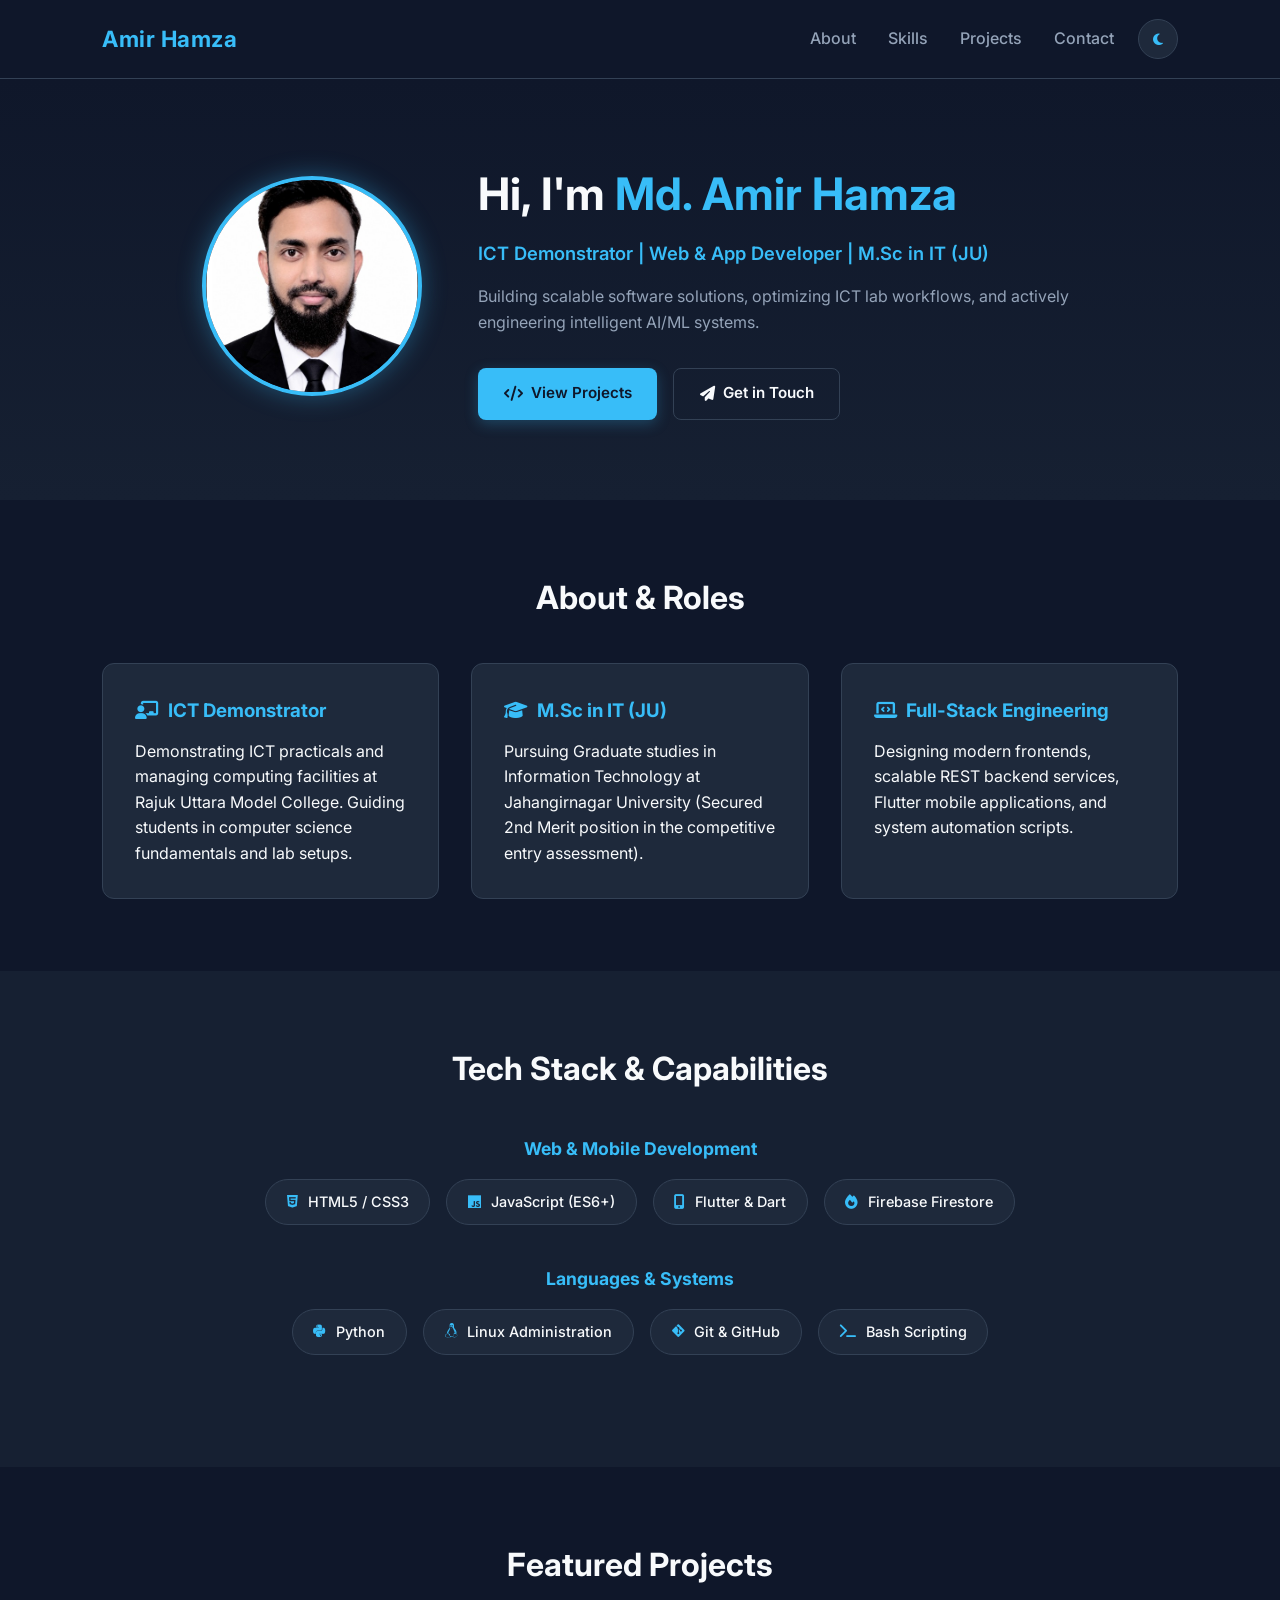
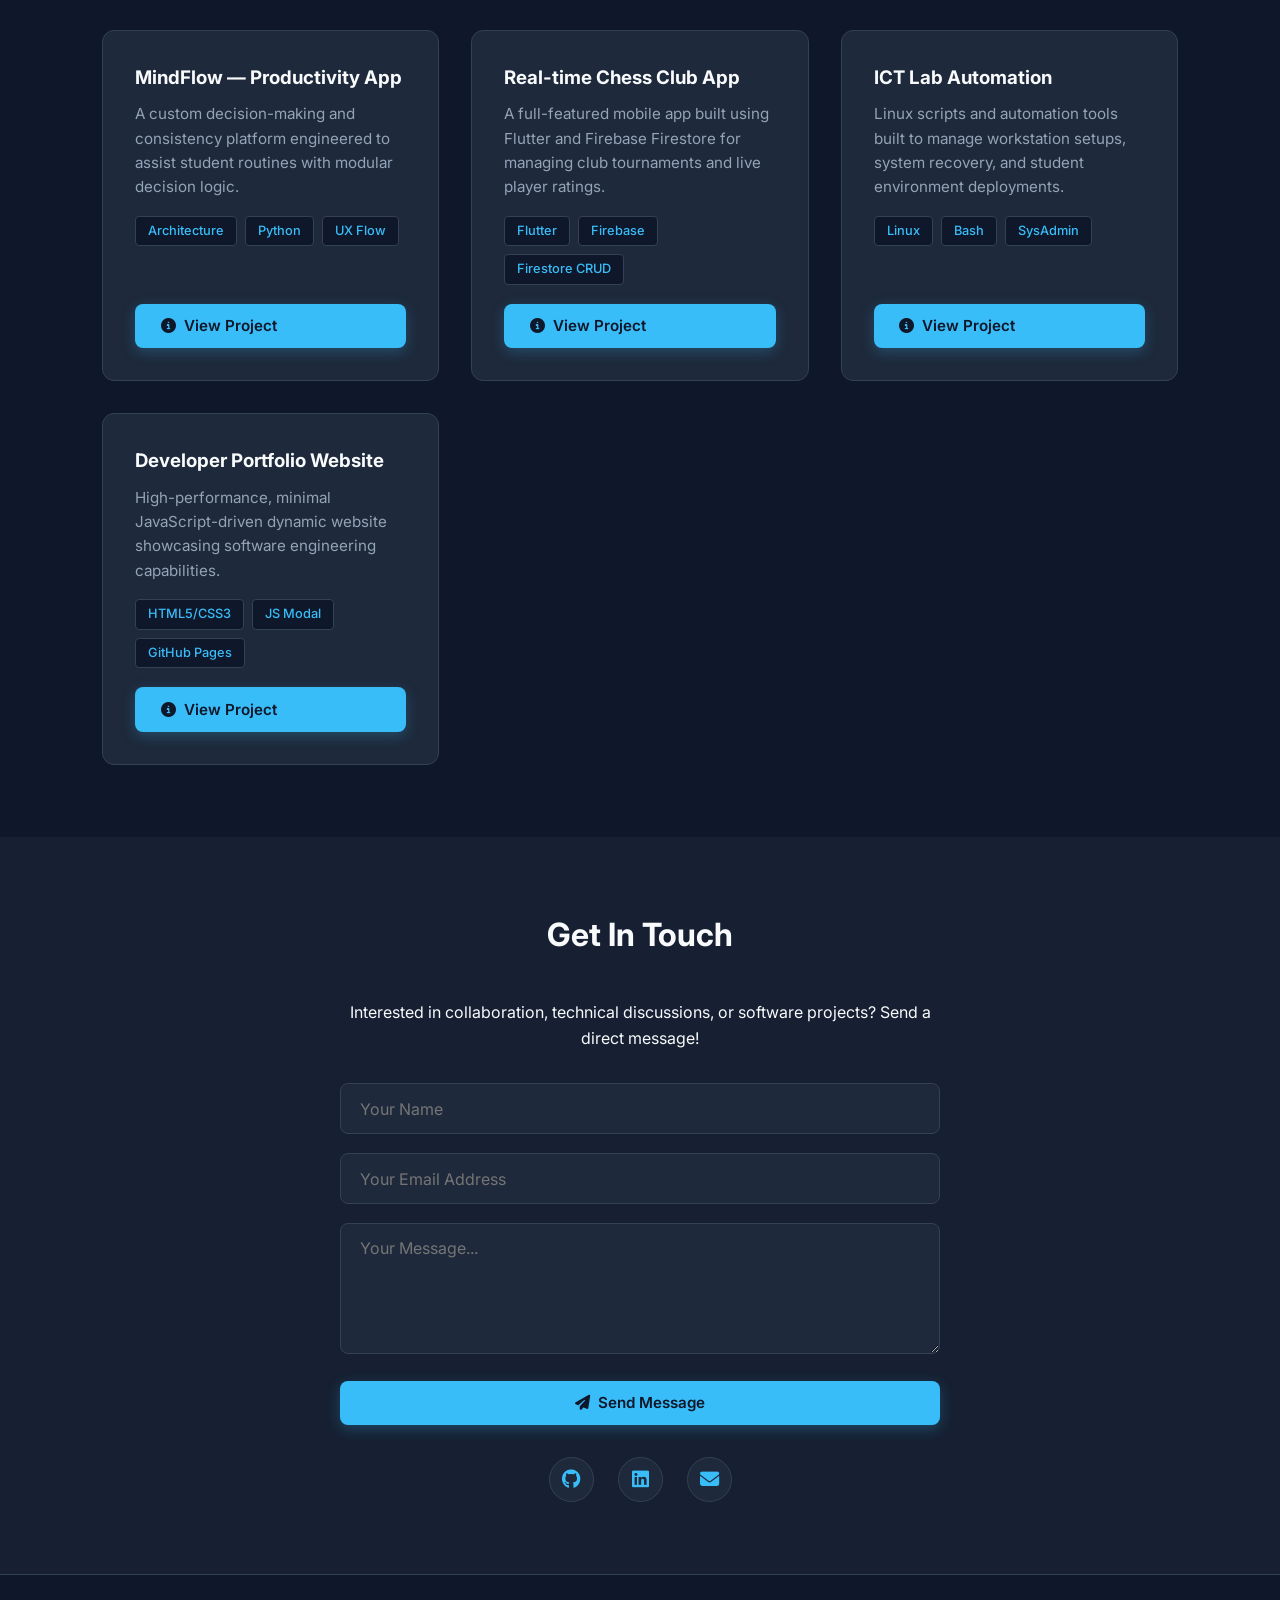
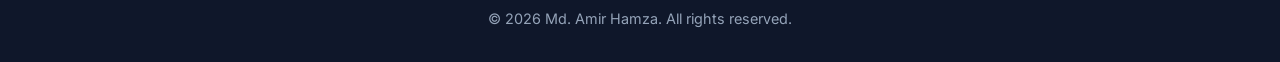
==== commit e0736bbe: "Update portfolio with latest features and projects" ====
--- a/index.html
+++ b/index.html
@@ -3,9 +3,9 @@
 <head>
     <meta charset="UTF-8">
     <meta name="viewport" content="width=device-width, initial-scale=1.0">
-    <title>Md. Amir Hamza | Portfolio</title>
+    <title>Md. Amir Hamza | Software & Tech Showcase</title>
     <!-- Google Fonts & Font Awesome Icons -->
-    <link href="https://fonts.googleapis.com/css2?family=Inter:wght@300;400;600;700&display=swap" rel="stylesheet">
+    <link href="https://fonts.googleapis.com/css2?family=Inter:wght@300;400;500;600;700&display=swap" rel="stylesheet">
     <link rel="stylesheet" href="https://cdnjs.cloudflare.com/ajax/libs/font-awesome/6.4.0/css/all.min.css">
     <link rel="stylesheet" href="style.css">
 </head>
@@ -19,24 +19,26 @@
             <a href="#skills">Skills</a>
             <a href="#projects">Projects</a>
             <a href="#contact">Contact</a>
+            <button id="theme-toggle" class="theme-btn" aria-label="Toggle Theme">
+                <i class="fas fa-moon" id="theme-icon"></i>
+            </button>
         </nav>
     </header>
 
     <!-- Hero Section -->
     <section class="hero">
         <div class="hero-container">
-            <!-- Profile Image -->
             <div class="hero-image">
                 <img src="WhatsApp Image 2026-09-21 at 3.14.13 PM.jpeg" alt="Md. Amir Hamza">
             </div>
             
             <div class="hero-content">
                 <h1>Hi, I'm <span class="highlight">Md. Amir Hamza</span></h1>
-                <p class="subtitle">ICT Demonstrator | Tech Enthusiast | M.Sc in IT Student at JU</p>
-                <p class="bio">Passionate about building scalable digital solutions, managing technical labs, and exploring modern AI technologies.</p>
+                <p class="subtitle">ICT Demonstrator | Web & App Developer | M.Sc in IT (JU)</p>
+                <p class="bio">Building scalable software solutions, optimizing ICT lab workflows, and actively engineering intelligent AI/ML systems.</p>
                 <div class="cta-buttons">
-                    <a href="#projects" class="btn primary"><i class="fas fa-code"></i> Explore Projects</a>
-                    <a href="#contact" class="btn secondary"><i class="fas fa-envelope"></i> Get in Touch</a>
+                    <a href="#projects" class="btn primary"><i class="fas fa-code"></i> View Projects</a>
+                    <a href="#contact" class="btn secondary"><i class="fas fa-paper-plane"></i> Get in Touch</a>
                 </div>
             </div>
         </div>
@@ -44,114 +46,157 @@
 
     <!-- About & Experience Section -->
     <section id="about" class="section">
-        <h2>About Me</h2>
+        <h2>About & Roles</h2>
         <div class="about-grid">
             <div class="card">
-                <h3><i class="fas fa-briefcase"></i> Professional Role</h3>
-                <p>Working as an ICT Demonstrator at Rajuk Uttara Model College, handling technical environments, computer lab management, and mentoring students.</p>
+                <h3><i class="fas fa-chalkboard-teacher"></i> ICT Demonstrator</h3>
+                <p>Demonstrating ICT practicals and managing computing facilities at Rajuk Uttara Model College. Guiding students in computer science fundamentals and lab setups.</p>
             </div>
             <div class="card">
-                <h3><i class="fas fa-graduation-cap"></i> Academic Excellence</h3>
-                <p>Achieved 2nd place in the admission test for the Professional Master's in IT (M.Sc in IT) program at Jahangirnagar University.</p>
-            </div>
-        </div>
-    </section>
-
-    <!-- Skills Section -->
+                <h3><i class="fas fa-graduation-cap"></i> M.Sc in IT (JU)</h3>
+                <p>Pursuing Graduate studies in Information Technology at Jahangirnagar University (Secured 2nd Merit position in the competitive entry assessment).</p>
+            </div>
+            <div class="card">
+                <h3><i class="fas fa-laptop-code"></i> Full-Stack Engineering</h3>
+                <p>Designing modern frontends, scalable REST backend services, Flutter mobile applications, and system automation scripts.</p>
+            </div>
+        </div>
+    </section>
+
+    <!-- Categorized Tech Stack Section -->
     <section id="skills" class="section bg-light">
-        <h2>Tech Stack & Skills</h2>
-        <div class="skills-container">
-            <span class="skill-badge"><i class="fab fa-html5"></i> HTML5 & CSS3</span>
-            <span class="skill-badge"><i class="fab fa-js"></i> JavaScript</span>
-            <span class="skill-badge"><i class="fab fa-linux"></i> Linux OS</span>
-            <span class="skill-badge"><i class="fab fa-git-alt"></i> Git & GitHub</span>
-            <span class="skill-badge"><i class="fas fa-server"></i> DevOps Basics</span>
-            <span class="skill-badge"><i class="fas fa-desktop"></i> Lab Management</span>
-        </div>
-    </section>
-
-<!-- Projects Section -->
-<section id="projects" class="section">
-    <h2>Featured Projects</h2>
-    <div class="projects-grid">
-
-        <!-- Project Card 1 -->
-        <div class="project-card">
-            <div class="project-info">
-                <h3>Lab Management & Automation</h3>
-                <p>An integrated dashboard concept for managing ICT lab workflows and student environments.</p>
-                <div class="tech-tags">
-                    <span>HTML/CSS</span>
-                    <span>JavaScript</span>
-                    <span>Linux</span>
-                </div>
-                <button class="btn primary view-btn" onclick="openModal('project1')"><i class="fas fa-info-circle"></i> View Details</button>
-            </div>
-        </div>
-
-        <!-- Project Card 2 -->
-        <div class="project-card">
-            <div class="project-info">
-                <h3>Personal Portfolio Website</h3>
-                <p>A modern, sleek dark-themed responsive portfolio showcasing professional role and academic achievements.</p>
-                <div class="tech-tags">
-                    <span>HTML5</span>
-                    <span>CSS3</span>
-                    <span>GitHub Pages</span>
-                </div>
-                <button class="btn primary view-btn" onclick="openModal('project2')"><i class="fas fa-info-circle"></i> View Details</button>
-            </div>
-        </div>
-
-    </div>
-</section>
-
-<!-- Modal Template -->
-<div id="projectModal" class="modal">
-    <div class="modal-content">
-        <span class="close-btn" onclick="closeModal()">&times;</span>
-        <h3 id="modalTitle">Project Title</h3>
-        <p id="modalDescription">Project details will appear here...</p>
-        <div id="modalTech" class="tech-tags"></div>
-        <div class="modal-actions">
-            <a id="modalGithub" href="#" target="_blank" class="btn primary"><i class="fab fa-github"></i> View Code</a>
-        </div>
-    </div>
-</div>    
-
+        <h2>Tech Stack & Capabilities</h2>
+        
+        <div class="skills-category">
+            <h3>Web & Mobile Development</h3>
+            <div class="skills-container">
+                <span class="skill-badge"><i class="fab fa-html5"></i> HTML5 / CSS3</span>
+                <span class="skill-badge"><i class="fab fa-js"></i> JavaScript (ES6+)</span>
+                <span class="skill-badge"><i class="fas fa-mobile-alt"></i> Flutter & Dart</span>
+                <span class="skill-badge"><i class="fas fa-fire"></i> Firebase Firestore</span>
+            </div>
+        </div>
+
+        <div class="skills-category">
+            <h3>Languages & Systems</h3>
+            <div class="skills-container">
+                <span class="skill-badge"><i class="fab fa-python"></i> Python</span>
+                <span class="skill-badge"><i class="fab fa-linux"></i> Linux Administration</span>
+                <span class="skill-badge"><i class="fab fa-git-alt"></i> Git & GitHub</span>
+                <span class="skill-badge"><i class="fas fa-terminal"></i> Bash Scripting</span>
+            </div>
+        </div>
+    </section>
+
+    <!-- Projects Section -->
+    <section id="projects" class="section">
+        <h2>Featured Projects</h2>
+        <div class="projects-grid">
+
+            <!-- Project 1: MindFlow -->
+            <div class="project-card">
+                <div class="project-info">
+                    <h3>MindFlow — Productivity App</h3>
+                    <p>A custom decision-making and consistency platform engineered to assist student routines with modular decision logic.</p>
+                    <div class="tech-tags">
+                        <span>Architecture</span>
+                        <span>Python</span>
+                        <span>UX Flow</span>
+                    </div>
+                </div>
+                <button class="btn primary view-btn" onclick="openModal('project1')"><i class="fas fa-info-circle"></i> View Project</button>
+            </div>
+
+            <!-- Project 2: Real-time Chess App -->
+            <div class="project-card">
+                <div class="project-info">
+                    <h3>Real-time Chess Club App</h3>
+                    <p>A full-featured mobile app built using Flutter and Firebase Firestore for managing club tournaments and live player ratings.</p>
+                    <div class="tech-tags">
+                        <span>Flutter</span>
+                        <span>Firebase</span>
+                        <span>Firestore CRUD</span>
+                    </div>
+                </div>
+                <button class="btn primary view-btn" onclick="openModal('project2')"><i class="fas fa-info-circle"></i> View Project</button>
+            </div>
+
+            <!-- Project 3: Lab Automation -->
+            <div class="project-card">
+                <div class="project-info">
+                    <h3>ICT Lab Automation</h3>
+                    <p>Linux scripts and automation tools built to manage workstation setups, system recovery, and student environment deployments.</p>
+                    <div class="tech-tags">
+                        <span>Linux</span>
+                        <span>Bash</span>
+                        <span>SysAdmin</span>
+                    </div>
+                </div>
+                <button class="btn primary view-btn" onclick="openModal('project3')"><i class="fas fa-info-circle"></i> View Project</button>
+            </div>
+
+            <!-- Project 4: Developer Portfolio -->
+            <div class="project-card">
+                <div class="project-info">
+                    <h3>Developer Portfolio Website</h3>
+                    <p>High-performance, minimal JavaScript-driven dynamic website showcasing software engineering capabilities.</p>
+                    <div class="tech-tags">
+                        <span>HTML5/CSS3</span>
+                        <span>JS Modal</span>
+                        <span>GitHub Pages</span>
+                    </div>
+                </div>
+                <button class="btn primary view-btn" onclick="openModal('project4')"><i class="fas fa-info-circle"></i> View Project</button>
+            </div>
+
+        </div>
+    </section>
+
+    <!-- Modal Window Template -->
+    <div id="projectModal" class="modal">
+        <div class="modal-content">
+            <span class="close-btn" onclick="closeModal()">&times;</span>
+            <h3 id="modalTitle">Project Details</h3>
+            <p id="modalDescription" style="margin: 1rem 0; color: var(--text-muted);"></p>
+            <div id="modalTech" class="tech-tags"></div>
+            <div class="modal-actions">
+                <a id="modalGithub" href="#" target="_blank" class="btn primary"><i class="fab fa-github"></i> Repository</a>
+            </div>
+        </div>
+    </div>    
 
     <!-- Contact Section -->
-<section id="contact" class="section bg-light">
-    <h2>Get In Touch</h2>
-    <div class="contact-container">
-        <p>Feel free to reach out for collaborations, technical discussions, or just to say hi!</p>
-        
-        <!-- Interactive Contact Form -->
-        <form class="contact-form" action="https://formsubmit.co/amirgoback@gmail.com" method="POST">
-            <div class="form-group">
-                <input type="text" name="name" placeholder="Your Name" required>
-            </div>
-            <div class="form-group">
-                <input type="email" name="email" placeholder="Your Email" required>
-            </div>
-            <div class="form-group">
-                <textarea name="message" rows="5" placeholder="Your Message" required></textarea>
-            </div>
-            <button type="submit" class="btn primary submit-btn"><i class="fas fa-paper-plane"></i> Send Message</button>
-        </form>
-
-        <div class="social-links">
-            <a href="https://github.com/amirgoback-hash" target="_blank" class="social-icon"><i class="fab fa-github"></i></a>
-            <a href="#" target="_blank" class="social-icon"><i class="fab fa-linkedin"></i></a>
-            <a href="mailto:your-email@example.com" class="social-icon"><i class="fas fa-envelope"></i></a>
-        </div>
-    </div>
-</section>
+    <section id="contact" class="section bg-light">
+        <h2>Get In Touch</h2>
+        <div class="contact-container">
+            <p>Interested in collaboration, technical discussions, or software projects? Send a direct message!</p>
+            
+            <form class="contact-form" action="https://formsubmit.co/amirgoback@gmail.com" method="POST">
+                <div class="form-group">
+                    <input type="text" name="name" placeholder="Your Name" required>
+                </div>
+                <div class="form-group">
+                    <input type="email" name="email" placeholder="Your Email Address" required>
+                </div>
+                <div class="form-group">
+                    <textarea name="message" rows="5" placeholder="Your Message..." required></textarea>
+                </div>
+                <button type="submit" class="btn primary submit-btn"><i class="fas fa-paper-plane"></i> Send Message</button>
+            </form>
+
+            <div class="social-links">
+                <a href="https://github.com/amirgoback-hash" target="_blank" class="social-icon" aria-label="GitHub Profile"><i class="fab fa-github"></i></a>
+                <a href="https://linkedin.com" target="_blank" class="social-icon" aria-label="LinkedIn Profile"><i class="fab fa-linkedin"></i></a>
+                <a href="mailto:amirgoback@gmail.com" class="social-icon" aria-label="Email Direct"><i class="fas fa-envelope"></i></a>
+            </div>
+        </div>
+    </section>
 
     <!-- Footer -->
     <footer>
         <p>&copy; 2026 Md. Amir Hamza. All rights reserved.</p>
     </footer>
 
+    <script src="script.js"></script>
 </body>
 </html>
--- a/style.css
+++ b/style.css
@@ -1,9 +1,33 @@
-/* --- Global Reset & Base Styles --- */
+/* --- Global Reset & Base Variables --- */
 * {
     margin: 0;
     padding: 0;
     box-sizing: border-box;
-    font-family: 'Inter', sans-serif;
+    font-family: 'Inter', -apple-system, BlinkMacSystemFont, sans-serif;
+}
+
+:root {
+    --bg-primary: #0f172a;
+    --bg-secondary: #162032;
+    --card-bg: #1e293b;
+    --border-color: #334155;
+    --text-primary: #f8fafc;
+    --text-muted: #94a3b8;
+    --accent: #38bdf8;
+    --accent-hover: #0ea5e9;
+    --modal-overlay: rgba(15, 23, 42, 0.85);
+}
+
+body.light-mode {
+    --bg-primary: #f8fafc;
+    --bg-secondary: #f1f5f9;
+    --card-bg: #ffffff;
+    --border-color: #cbd5e1;
+    --text-primary: #0f172a;
+    --text-muted: #475569;
+    --accent: #0284c7;
+    --accent-hover: #0369a1;
+    --modal-overlay: rgba(241, 245, 249, 0.85);
 }
 
 html {
@@ -11,74 +35,98 @@
 }
 
 body {
-    background-color: #0f172a;
-    color: #e2e8f0;
+    background-color: var(--bg-primary);
+    color: var(--text-primary);
     line-height: 1.6;
-}
-
-/* --- Navbar --- */
+    transition: background-color 0.3s ease, color 0.3s ease;
+}
+
+/* --- Header & Glass Navbar --- */
 header {
     display: flex;
     justify-content: space-between;
     align-items: center;
     padding: 1.2rem 8%;
-    background: rgba(15, 23, 42, 0.9);
+    background: var(--bg-primary);
     position: sticky;
     top: 0;
-    backdrop-filter: blur(10px);
-    border-bottom: 1px solid #1e293b;
+    backdrop-filter: blur(12px);
+    border-bottom: 1px solid var(--border-color);
     z-index: 1000;
 }
 
 .logo {
     font-size: 1.4rem;
     font-weight: 700;
-    color: #38bdf8;
-    letter-spacing: 1px;
+    color: var(--accent);
+    letter-spacing: 0.5px;
+}
+
+nav {
+    display: flex;
+    align-items: center;
 }
 
 nav a {
-    color: #94a3b8;
+    color: var(--text-muted);
     text-decoration: none;
     margin-left: 2rem;
     font-weight: 500;
-    transition: all 0.3s ease;
+    transition: color 0.3s ease;
 }
 
 nav a:hover {
-    color: #38bdf8;
+    color: var(--accent);
+}
+
+.theme-btn {
+    background: var(--card-bg);
+    border: 1px solid var(--border-color);
+    color: var(--accent);
+    width: 40px;
+    height: 40px;
+    border-radius: 50%;
+    cursor: pointer;
+    display: inline-flex;
+    align-items: center;
+    justify-content: center;
+    margin-left: 1.5rem;
+    transition: transform 0.3s ease, background 0.3s ease;
+}
+
+.theme-btn:hover {
+    transform: scale(1.1);
 }
 
 /* --- Hero Section --- */
 .hero {
     padding: 5rem 8%;
-    background: linear-gradient(to bottom, #0f172a, #1e293b);
+    background: linear-gradient(to bottom, var(--bg-primary), var(--bg-secondary));
 }
 
 .hero-container {
     display: flex;
     align-items: center;
     justify-content: center;
-    gap: 3rem;
+    gap: 3.5rem;
     max-width: 1100px;
     margin: 0 auto;
     flex-wrap: wrap;
 }
 
-/* Dynamic Glowing Profile Image */
 .hero-image img {
     width: 220px;
     height: 220px;
     border-radius: 50%;
     object-fit: cover;
-    border: 4px solid #38bdf8;
-    box-shadow: 0 0 25px rgba(56, 189, 248, 0.4);
+    border: 4px solid var(--accent);
+    box-shadow: 0 0 25px rgba(56, 189, 248, 0.35);
     transition: transform 0.4s ease, box-shadow 0.4s ease;
 }
 
 .hero-image img:hover {
     transform: scale(1.05);
-    box-shadow: 0 0 35px rgba(56, 189, 248, 0.7);
+    box-shadow: 0 0 35px rgba(56, 189, 248, 0.6);
 }
 
 .hero-content {
@@ -88,22 +136,24 @@
 .hero h1 {
     font-size: 2.8rem;
     margin-bottom: 0.5rem;
+    font-weight: 700;
 }
 
 .highlight {
-    color: #38bdf8;
+    color: var(--accent);
 }
 
 .subtitle {
-    font-size: 1.1rem;
-    color: #38bdf8;
+    font-size: 1.15rem;
+    color: var(--accent);
     margin-bottom: 1rem;
     font-weight: 600;
 }
 
 .bio {
-    color: #94a3b8;
+    color: var(--text-muted);
     margin-bottom: 2rem;
+    font-size: 1rem;
 }
 
 /* --- Buttons --- */
@@ -121,76 +171,94 @@
     display: inline-flex;
     align-items: center;
     gap: 0.5rem;
+    cursor: pointer;
+    font-size: 0.95rem;
 }
 
 .btn.primary {
-    background-color: #38bdf8;
+    background-color: var(--accent);
     color: #0f172a;
-    box-shadow: 0 4px 14px rgba(56, 189, 248, 0.3);
+    box-shadow: 0 4px 14px rgba(56, 189, 248, 0.25);
+    border: none;
 }
 
 .btn.primary:hover {
-    background-color: #0ea5e9;
-    transform: translateY(-3px);
-    box-shadow: 0 6px 20px rgba(56, 189, 248, 0.5);
+    background-color: var(--accent-hover);
+    transform: translateY(-2px);
+    box-shadow: 0 6px 20px rgba(56, 189, 248, 0.4);
 }
 
 .btn.secondary {
-    border: 1px solid #334155;
-    color: #e2e8f0;
+    border: 1px solid var(--border-color);
+    color: var(--text-primary);
+    background: transparent;
 }
 
 .btn.secondary:hover {
-    border-color: #38bdf8;
-    color: #38bdf8;
-    transform: translateY(-3px);
-}
-
-/* --- Sections --- */
+    border-color: var(--accent);
+    color: var(--accent);
+    transform: translateY(-2px);
+}
+
+/* --- General Sections --- */
 .section {
-    padding: 4rem 8%;
+    padding: 4.5rem 8%;
 }
 
 .bg-light {
-    background-color: #162032;
+    background-color: var(--bg-secondary);
 }
 
 .section h2 {
     font-size: 2rem;
-    margin-bottom: 2rem;
+    margin-bottom: 2.5rem;
     text-align: center;
-    color: #f8fafc;
-}
-
-/* About Grid */
+    color: var(--text-primary);
+}
+
+/* --- About Section Grid --- */
 .about-grid {
     display: grid;
-    grid-template-columns: repeat(auto-fit, minmax(280px, 1fr));
+    grid-template-columns: repeat(auto-fit, minmax(300px, 1fr));
     gap: 2rem;
+    max-width: 1100px;
+    margin: 0 auto;
 }
 
 .card {
-    background: #1e293b;
+    background: var(--card-bg);
     padding: 2rem;
     border-radius: 12px;
-    border: 1px solid #334155;
+    border: 1px solid var(--border-color);
     transition: transform 0.3s ease, border-color 0.3s ease;
 }
 
 .card:hover {
-    transform: translateY(-5px);
-    border-color: #38bdf8;
+    transform: translateY(-4px);
+    border-color: var(--accent);
 }
 
 .card h3 {
-    color: #38bdf8;
-    margin-bottom: 0.75rem;
-    display: flex;
-    align-items: center;
-    gap: 0.5rem;
-}
-
-/* Skills Badges */
+    color: var(--accent);
+    margin-bottom: 0.8rem;
+    display: flex;
+    align-items: center;
+    gap: 0.6rem;
+}
+
+/* --- Categorized Tech Stack --- */
+.skills-category {
+    max-width: 1100px;
+    margin: 0 auto 2.5rem auto;
+}
+
+.skills-category h3 {
+    font-size: 1.1rem;
+    color: var(--accent);
+    margin-bottom: 1rem;
+    text-align: center;
+}
+
 .skills-container {
     display: flex;
     flex-wrap: wrap;
@@ -199,105 +267,80 @@
 }
 
 .skill-badge {
-    background: #1e293b;
-    color: #e2e8f0;
-    padding: 0.7rem 1.4rem;
+    background: var(--card-bg);
+    color: var(--text-primary);
+    padding: 0.65rem 1.3rem;
     border-radius: 50px;
     font-weight: 500;
-    border: 1px solid #334155;
-    display: flex;
-    align-items: center;
-    gap: 0.5rem;
+    border: 1px solid var(--border-color);
+    display: flex;
+    align-items: center;
+    gap: 0.6rem;
     transition: all 0.3s ease;
+    font-size: 0.9rem;
 }
 
 .skill-badge i {
-    color: #38bdf8;
+    color: var(--accent);
 }
 
 .skill-badge:hover {
-    border-color: #38bdf8;
-    transform: scale(1.05);
-}
-
-/* --- Projects Section --- */
+    border-color: var(--accent);
+    transform: translateY(-2px);
+}
+
+/* --- Featured Projects Grid --- */
 .projects-grid {
     display: grid;
-    grid-template-columns: repeat(auto-fit, minmax(280px, 1fr));
+    grid-template-columns: repeat(auto-fit, minmax(310px, 1fr));
     gap: 2rem;
+    max-width: 1100px;
+    margin: 0 auto;
 }
 
 .project-card {
-    background: #1e293b;
+    background: var(--card-bg);
     padding: 2rem;
     border-radius: 12px;
-    border: 1px solid #334155;
-    transition: transform 0.3s ease;
+    border: 1px solid var(--border-color);
+    display: flex;
+    flex-direction: column;
+    justify-content: space-between;
+    transition: transform 0.3s ease, border-color 0.3s ease;
 }
 
 .project-card:hover {
     transform: translateY(-5px);
+    border-color: var(--accent);
 }
 
 .project-card h3 {
-    margin-bottom: 0.5rem;
-    color: #f8fafc;
+    margin-bottom: 0.6rem;
+    color: var(--text-primary);
 }
 
 .project-card p {
-    color: #94a3b8;
+    color: var(--text-muted);
     font-size: 0.95rem;
-}
-
-/* Project Card View Button & Tags */
-.project-card .view-btn {
-    background-color: #38bdf8 !important;
-    color: #0f172a !important;
-    font-weight: 600;
-    border: none;
-    padding: 0.6rem 1.2rem;
-    border-radius: 6px;
-    cursor: pointer;
-    margin-top: 1.2rem;
-    display: inline-flex;
-    align-items: center;
-    gap: 0.5rem;
-    transition: background 0.3s ease, transform 0.2s ease;
-}
-
-.project-card .view-btn:hover {
-    background-color: #0ea5e9 !important;
-    transform: translateY(-2px);
+    margin-bottom: 1rem;
 }
 
 .tech-tags {
     display: flex;
     gap: 0.5rem;
     flex-wrap: wrap;
-    margin-top: 1rem;
-}
-
-.tech-tags span {
-    background: #1e293b;
-    border: 1px solid #334155;
-    color: #38bdf8;
+    margin-top: 0.5rem;
+    margin-bottom: 1.2rem;
+}
+
+.tech-tags span, .tech-tag {
+    background: var(--bg-primary);
+    border: 1px solid var(--border-color);
+    color: var(--accent);
     padding: 0.25rem 0.75rem;
     border-radius: 4px;
-    font-size: 0.85rem;
-}
-
-.tag {
-    display: inline-block;
-    margin-top: 1.5rem;
     font-size: 0.8rem;
-    padding: 0.25rem 0.75rem;
-    border-radius: 4px;
-    background: #0284c7;
-    color: white;
-}
-
-.tag.ai {
-    background: #7c3aed;
+    font-weight: 500;
 }
 
 /* --- Contact Section & Form --- */
@@ -318,42 +361,40 @@
 .form-group textarea {
     width: 100%;
     padding: 0.9rem 1.2rem;
-    background: #0f172a;
-    border: 1px solid #334155;
+    background: var(--card-bg);
+    border: 1px solid var(--border-color);
     border-radius: 8px;
-    color: #e2e8f0;
+    color: var(--text-primary);
     font-size: 1rem;
     outline: none;
-    transition: all 0.3s ease;
+    transition: border-color 0.3s ease, box-shadow 0.3s ease;
 }
 
 .form-group input:focus,
 .form-group textarea:focus {
-    border-color: #38bdf8;
+    border-color: var(--accent);
     box-shadow: 0 0 10px rgba(56, 189, 248, 0.2);
 }
 
 .submit-btn {
     width: 100%;
     justify-content: center;
-    cursor: pointer;
     border: none;
-    font-size: 1rem;
 }
 
 .social-links {
     display: flex;
     justify-content: center;
     gap: 1.5rem;
-    margin-top: 1.5rem;
+    margin-top: 2rem;
 }
 
 .social-icon {
     width: 45px;
     height: 45px;
-    background: #1e293b;
-    color: #38bdf8;
-    border: 1px solid #334155;
+    background: var(--card-bg);
+    color: var(--accent);
+    border: 1px solid var(--border-color);
     border-radius: 50%;
     display: flex;
     align-items: center;
@@ -364,36 +405,36 @@
 }
 
 .social-icon:hover {
-    background: #38bdf8;
+    background: var(--accent);
     color: #0f172a;
     transform: translateY(-4px);
 }
 
-/* --- Project Modal Styling --- */
+/* --- Modal View --- */
 .modal {
     display: none;
     position: fixed;
-    z-index: 1000;
+    z-index: 2000;
     left: 0;
     top: 0;
     width: 100%;
     height: 100%;
-    background-color: rgba(15, 23, 42, 0.85);
-    backdrop-filter: blur(5px);
+    background-color: var(--modal-overlay);
+    backdrop-filter: blur(6px);
     justify-content: center;
     align-items: center;
 }
 
 .modal-content {
-    background: #1e293b;
-    border: 1px solid #334155;
-    padding: 2rem;
-    border-radius: 12px;
+    background: var(--card-bg);
+    border: 1px solid var(--border-color);
+    padding: 2.2rem;
+    border-radius: 14px;
     width: 90%;
-    max-width: 500px;
+    max-width: 550px;
     position: relative;
-    box-shadow: 0 10px 30px rgba(0, 0, 0, 0.5);
-    color: #e2e8f0;
+    box-shadow: 0 15px 35px rgba(0, 0, 0, 0.4);
+    color: var(--text-primary);
 }
 
 .close-btn {
@@ -401,23 +442,26 @@
     right: 1.5rem;
     top: 1rem;
     font-size: 1.8rem;
-    color: #94a3b8;
+    color: var(--text-muted);
     cursor: pointer;
 }
 
 .close-btn:hover {
-    color: #38bdf8;
+    color: var(--accent);
 }
 
 .modal-actions {
-    margin-top: 1.5rem;
+    margin-top: 1.8rem;
+    display: flex;
+    gap: 1rem;
 }
 
 /* --- Footer --- */
 footer {
     text-align: center;
     padding: 2rem;
-    background: #090d16;
-    color: #64748b;
-    border-top: 1px solid #1e293b;
+    background: var(--bg-primary);
+    color: var(--text-muted);
+    border-top: 1px solid var(--border-color);
+    font-size: 0.9rem;
 }
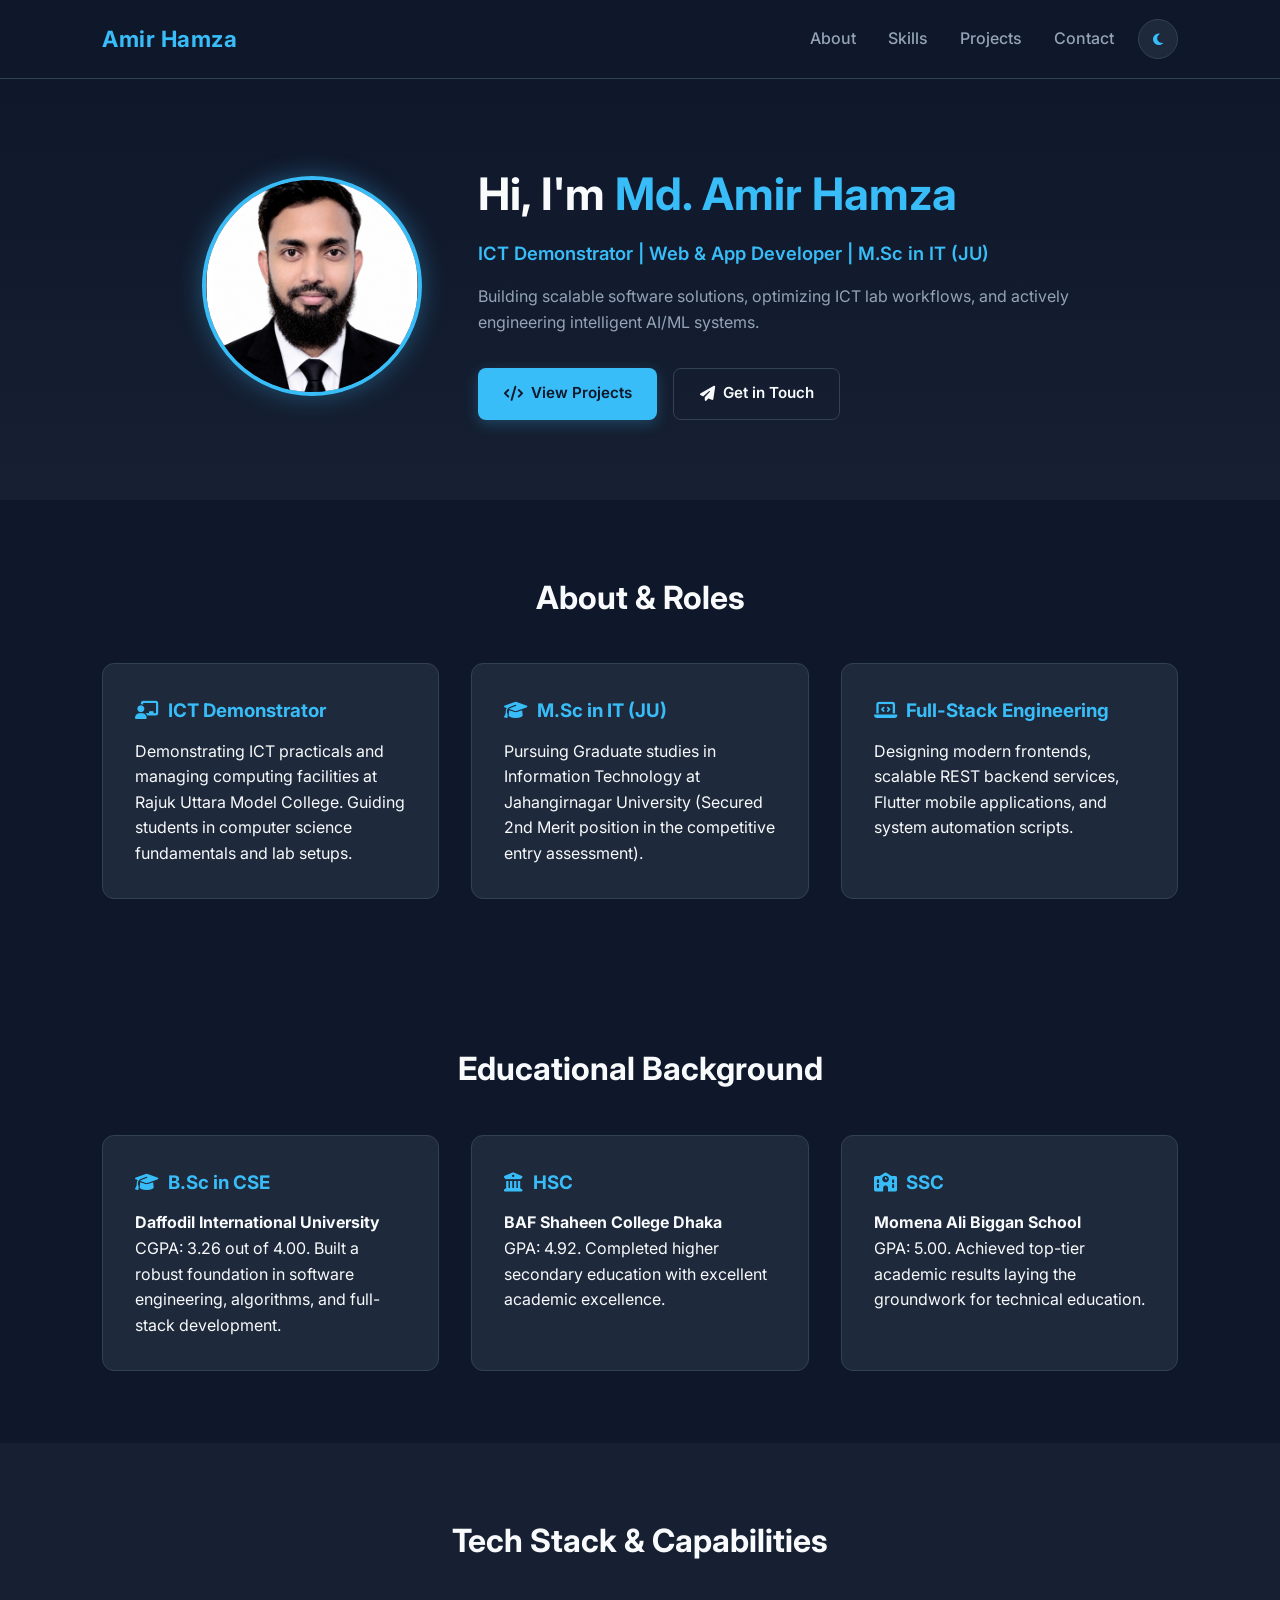
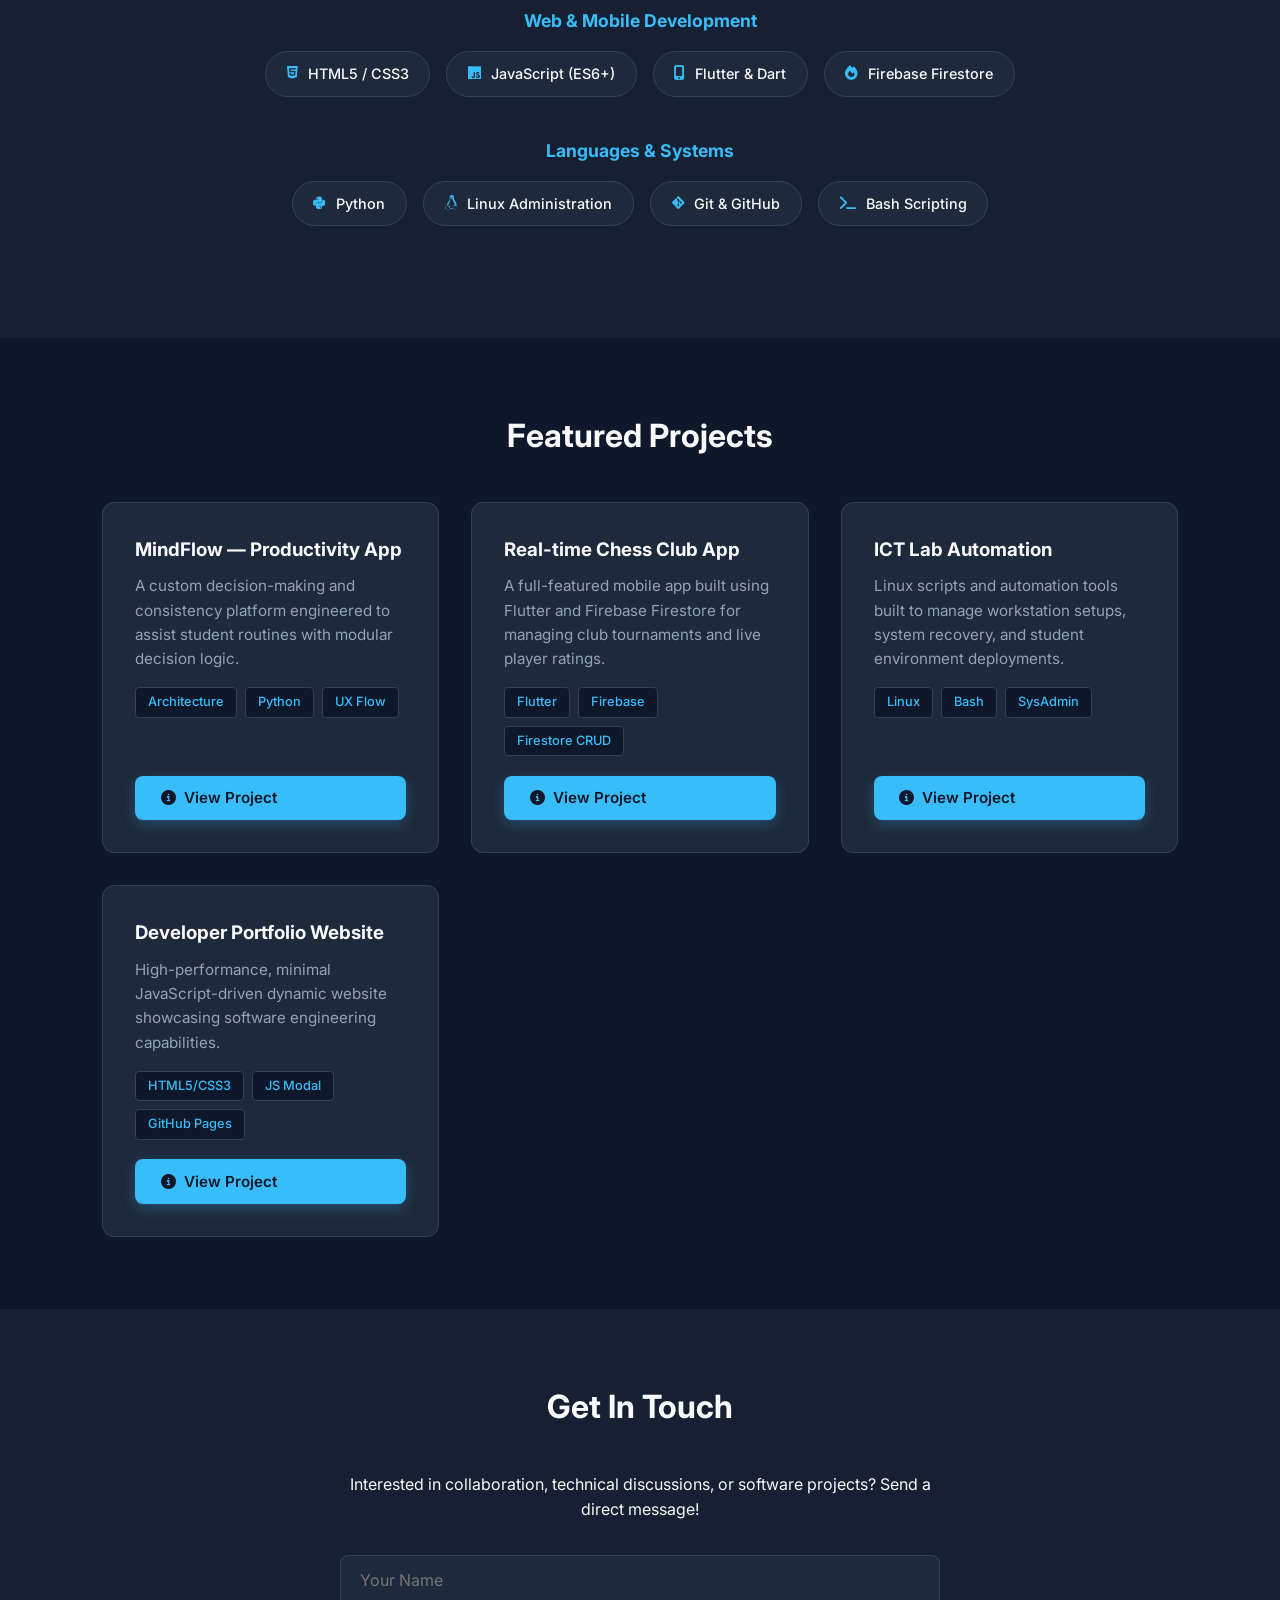
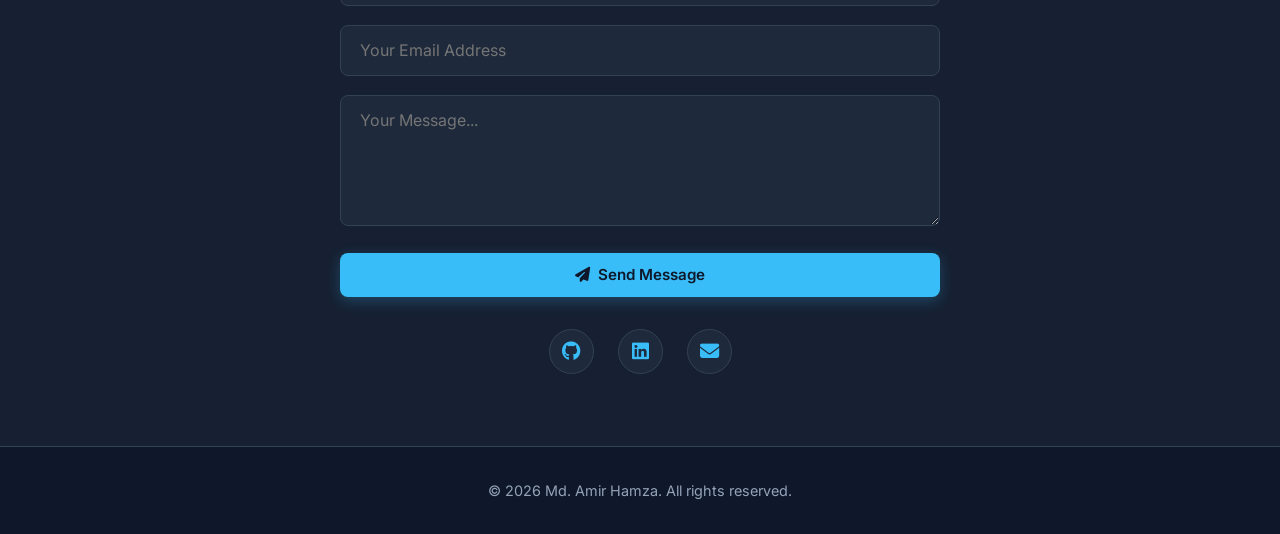
==== commit fe192520: "Add educational background section (SSC, HSC, BSc)" ====
--- a/index.html
+++ b/index.html
@@ -62,6 +62,27 @@
             </div>
         </div>
     </section>
+    <!-- Education Section -->
+    <section id="education" class="section">
+        <h2>Educational Background</h2>
+        <div class="about-grid">
+            <div class="card">
+                <h3><i class="fas fa-graduation-cap"></i> B.Sc in CSE</h3>
+                <p><strong>Daffodil International University</strong></p>
+                <p>CGPA: 3.26 out of 4.00. Built a robust foundation in software engineering, algorithms, and full-stack development.</p>
+            </div>
+            <div class="card">
+                <h3><i class="fas fa-university"></i> HSC</h3>
+                <p><strong>BAF Shaheen College Dhaka</strong></p>
+                <p>GPA: 4.92. Completed higher secondary education with excellent academic excellence.</p>
+            </div>
+            <div class="card">
+                <h3><i class="fas fa-school"></i> SSC</h3>
+                <p><strong>Momena Ali Biggan School</strong></p>
+                <p>GPA: 5.00. Achieved top-tier academic results laying the groundwork for technical education.</p>
+            </div>
+        </div>
+    </section>
 
     <!-- Categorized Tech Stack Section -->
     <section id="skills" class="section bg-light">
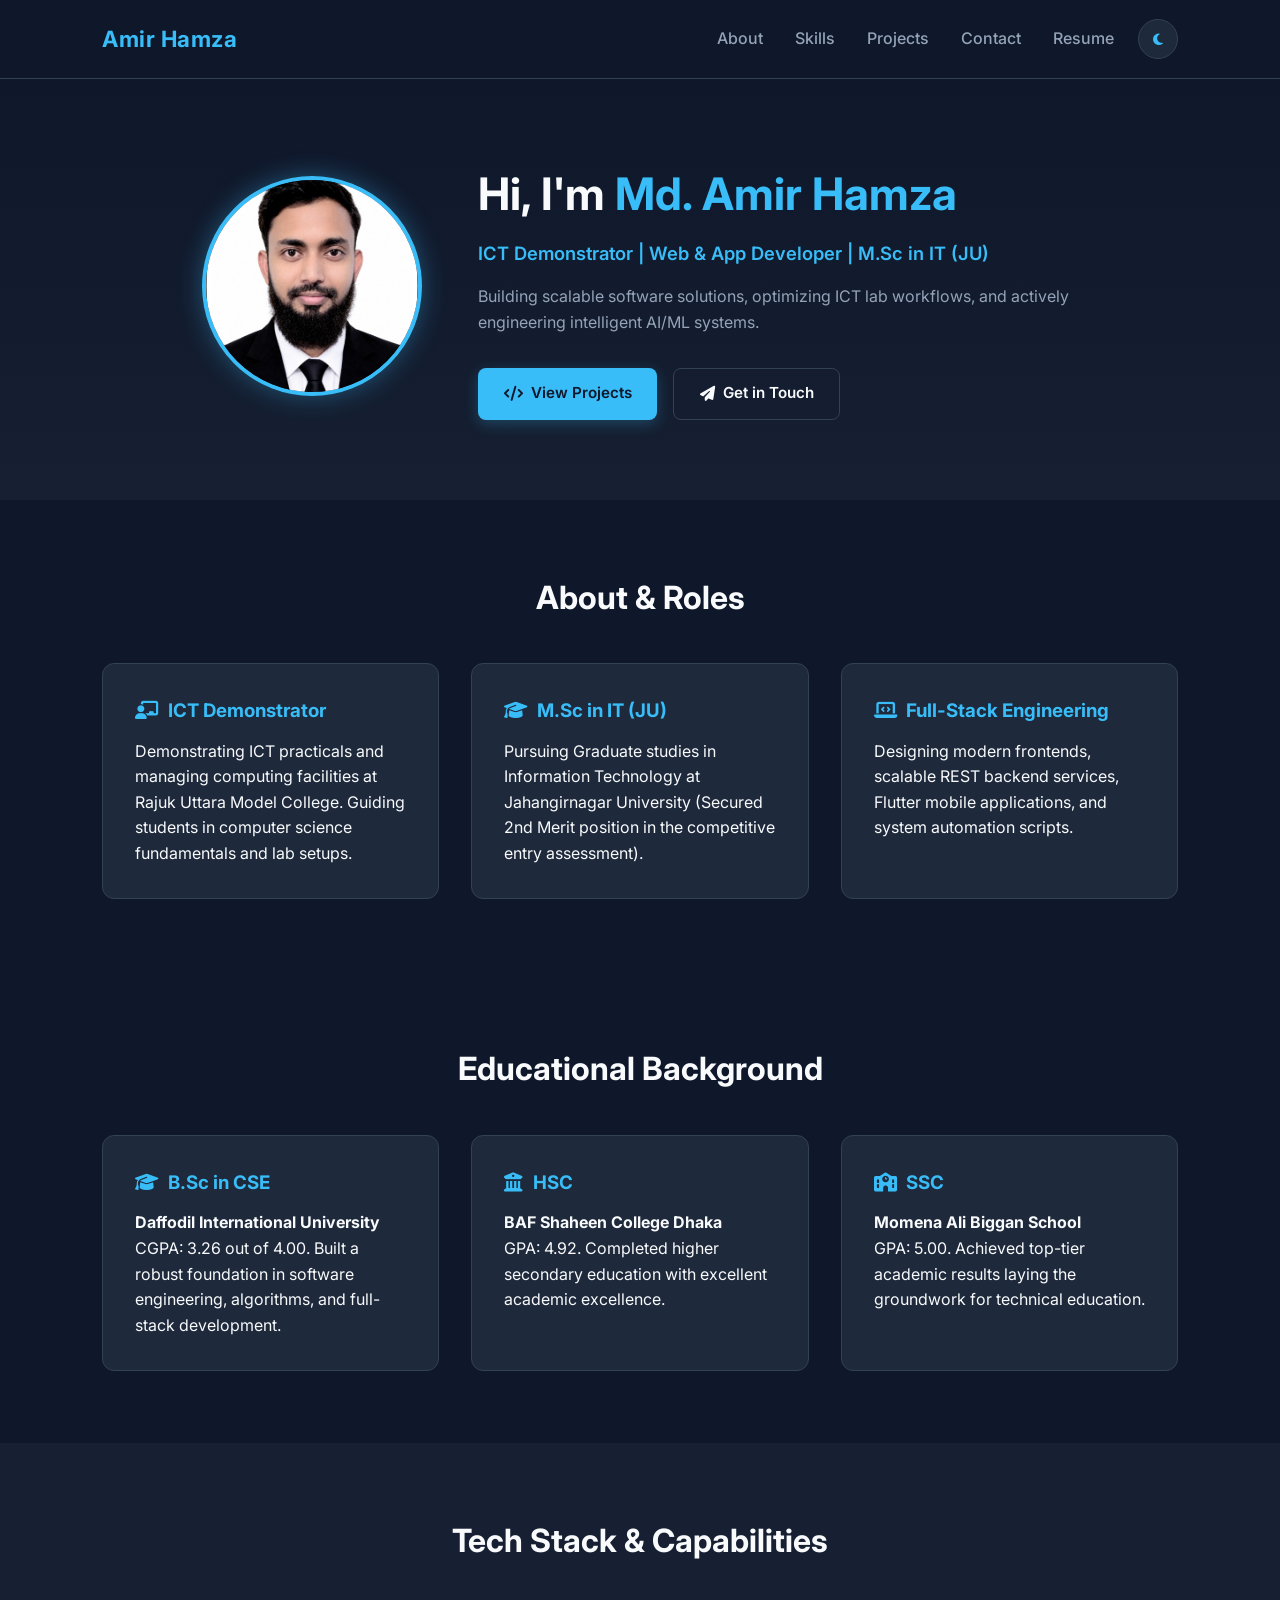
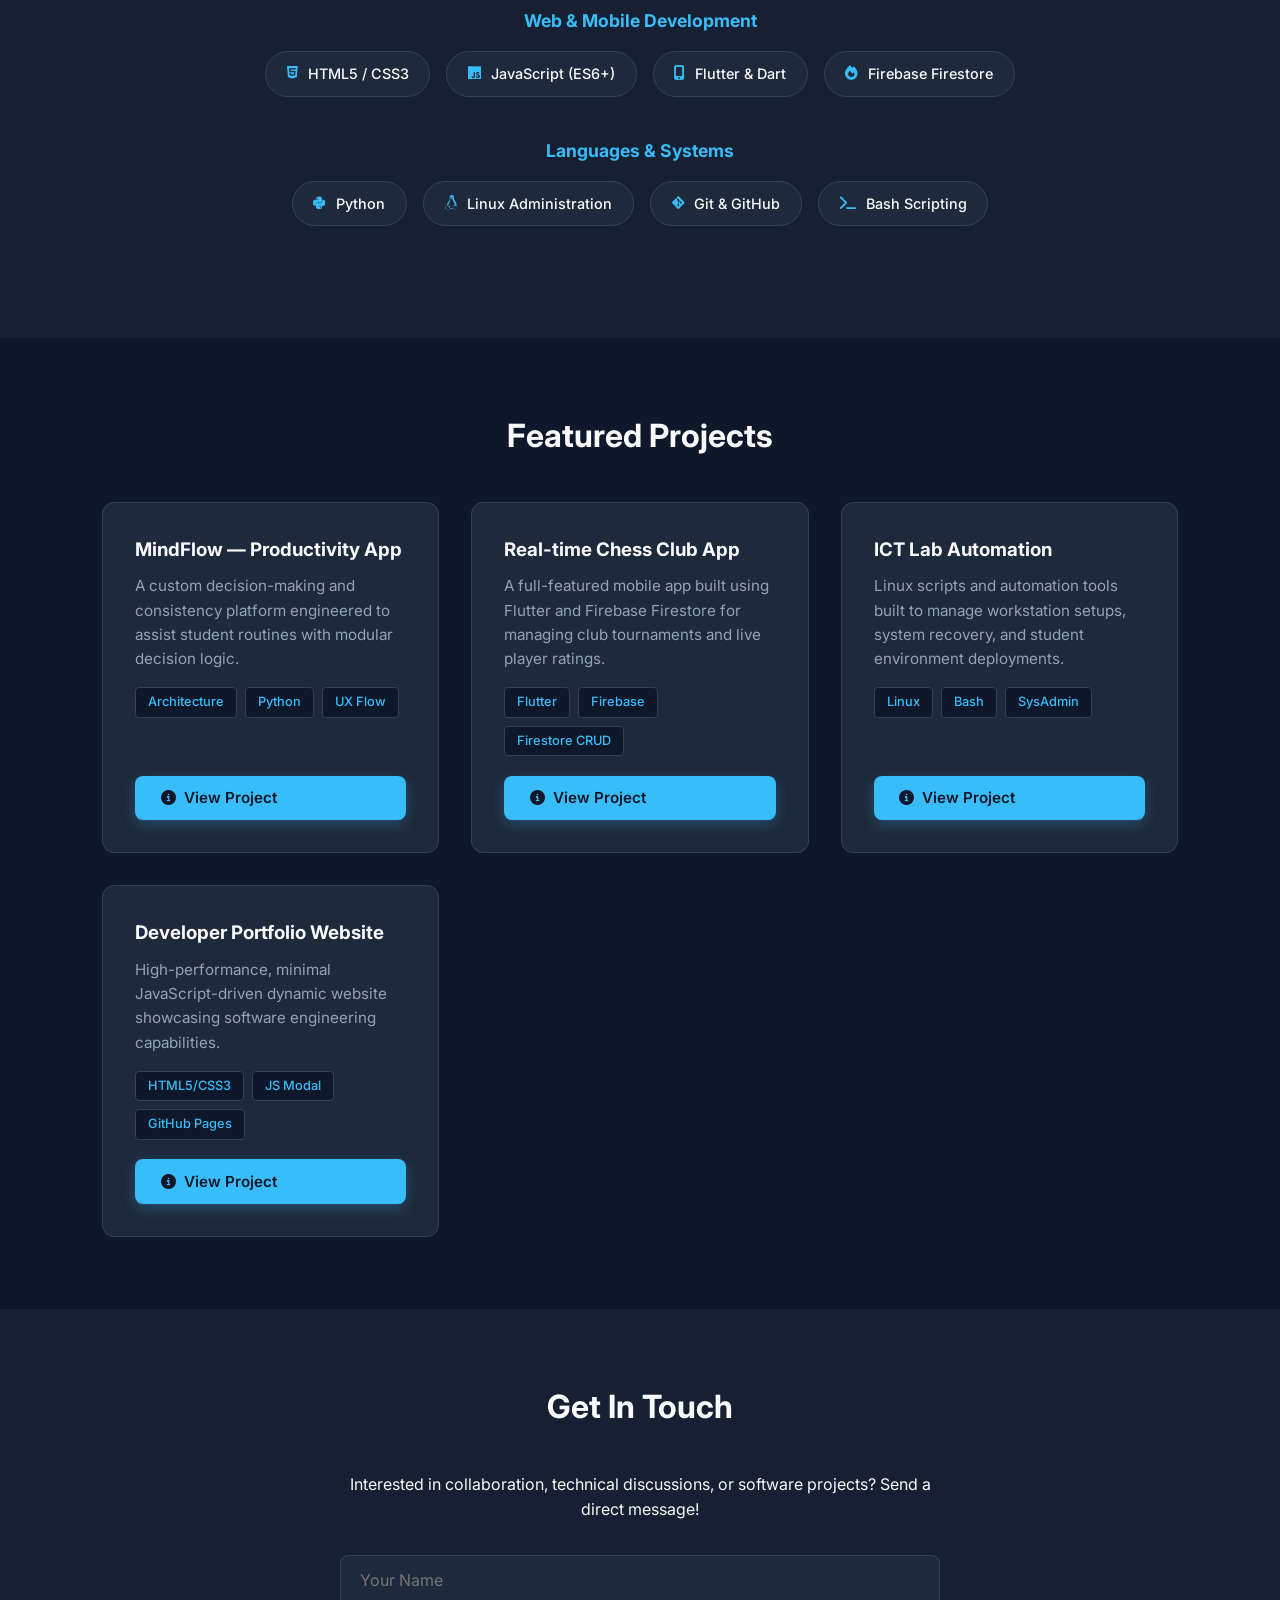
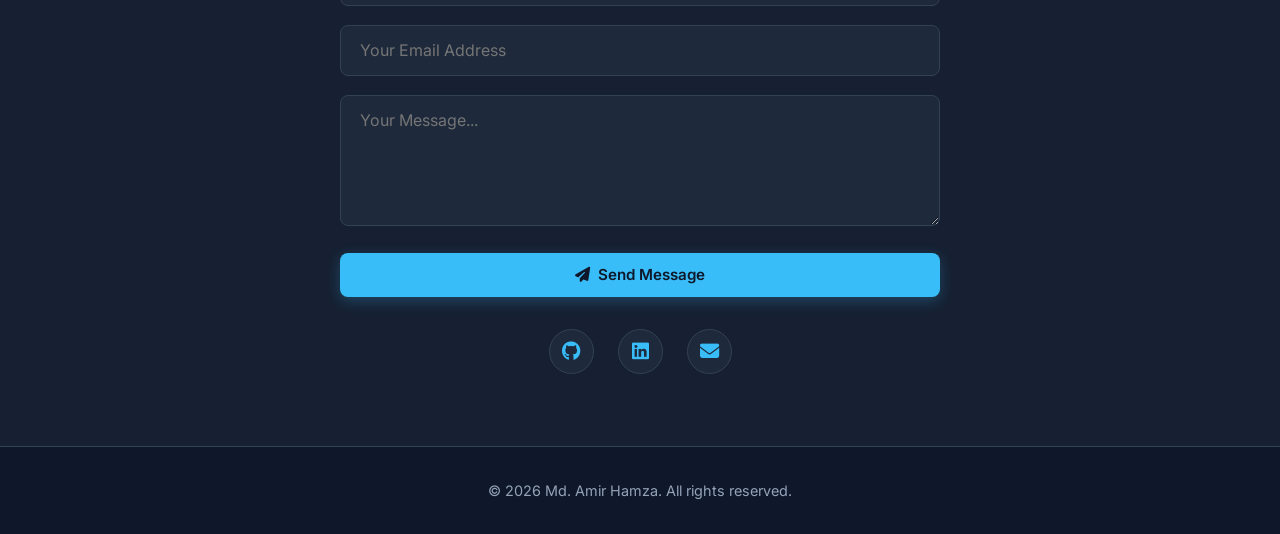
==== commit cb3305b9: "Add Resume link to navigation bar" ====
--- a/index.html
+++ b/index.html
@@ -19,6 +19,7 @@
             <a href="#skills">Skills</a>
             <a href="#projects">Projects</a>
             <a href="#contact">Contact</a>
+            <a href="resume.html" target="_blank">Resume</a>
             <button id="theme-toggle" class="theme-btn" aria-label="Toggle Theme">
                 <i class="fas fa-moon" id="theme-icon"></i>
             </button>
